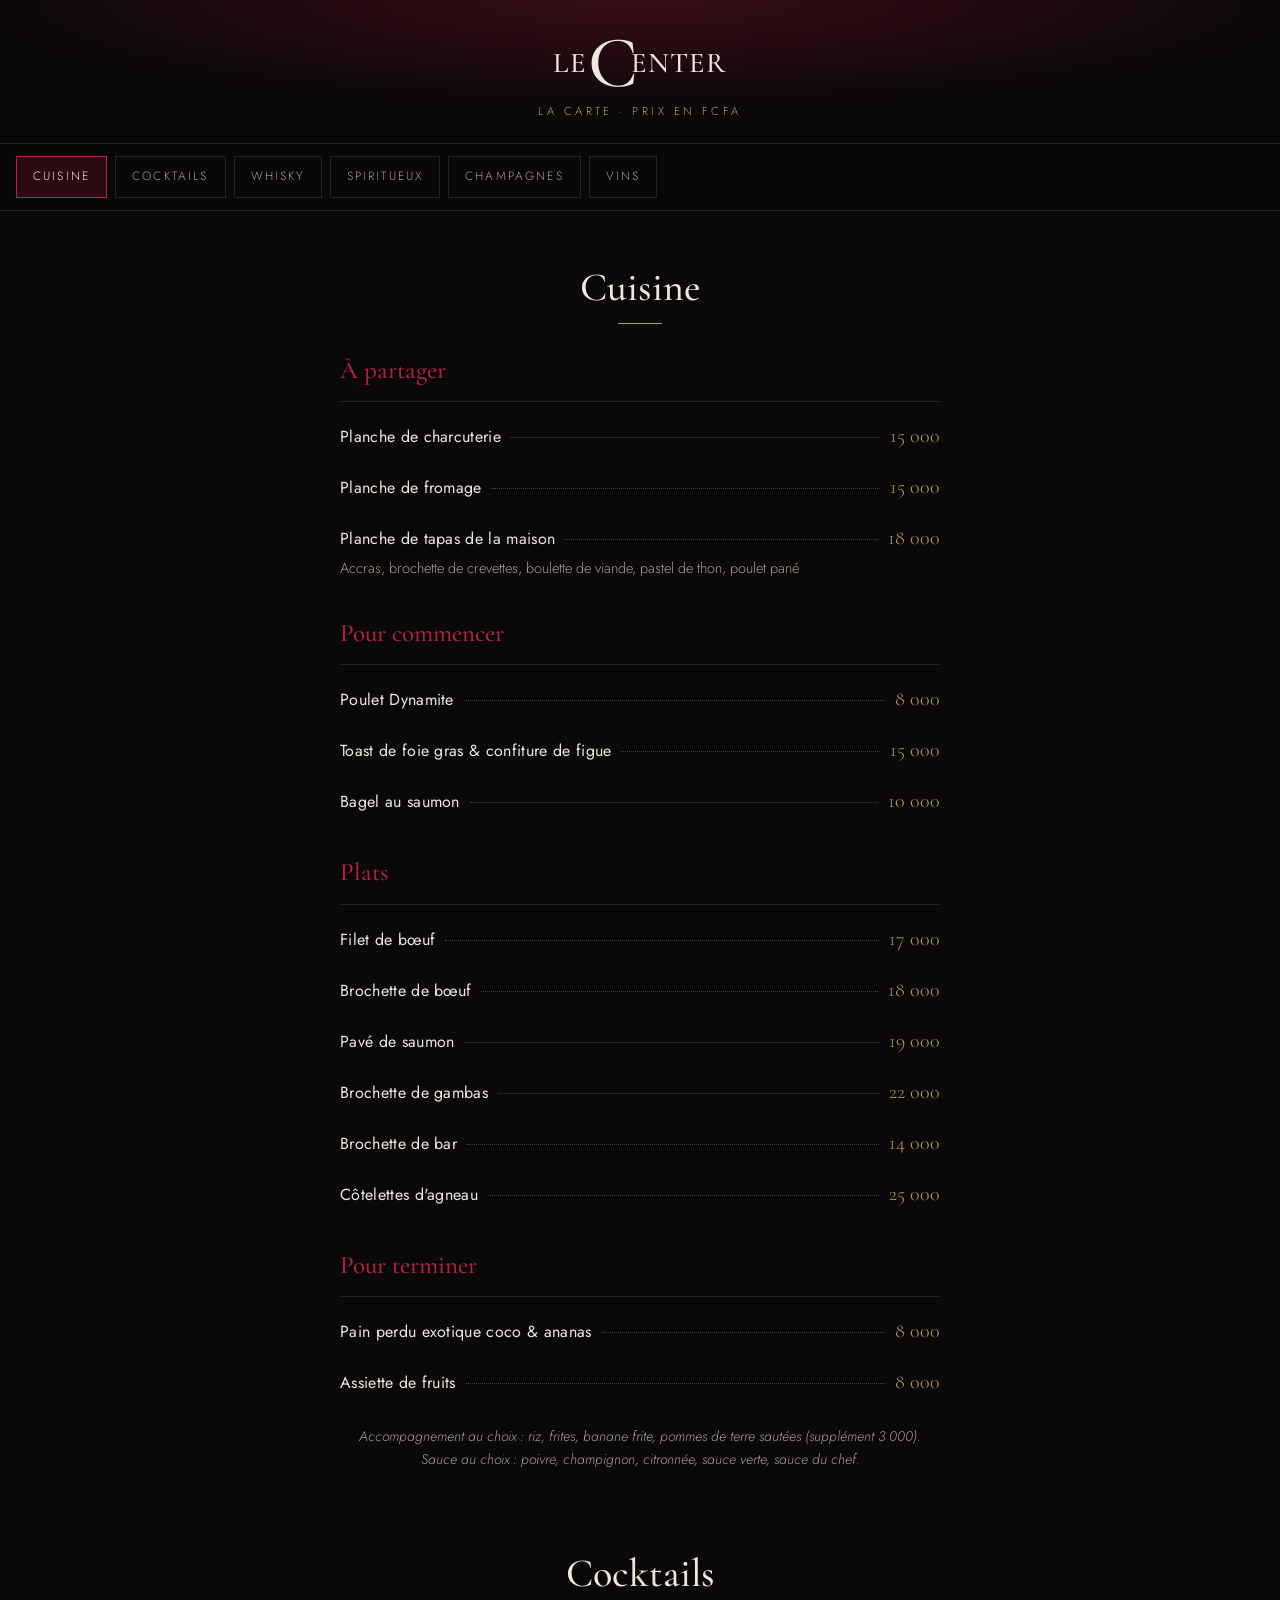
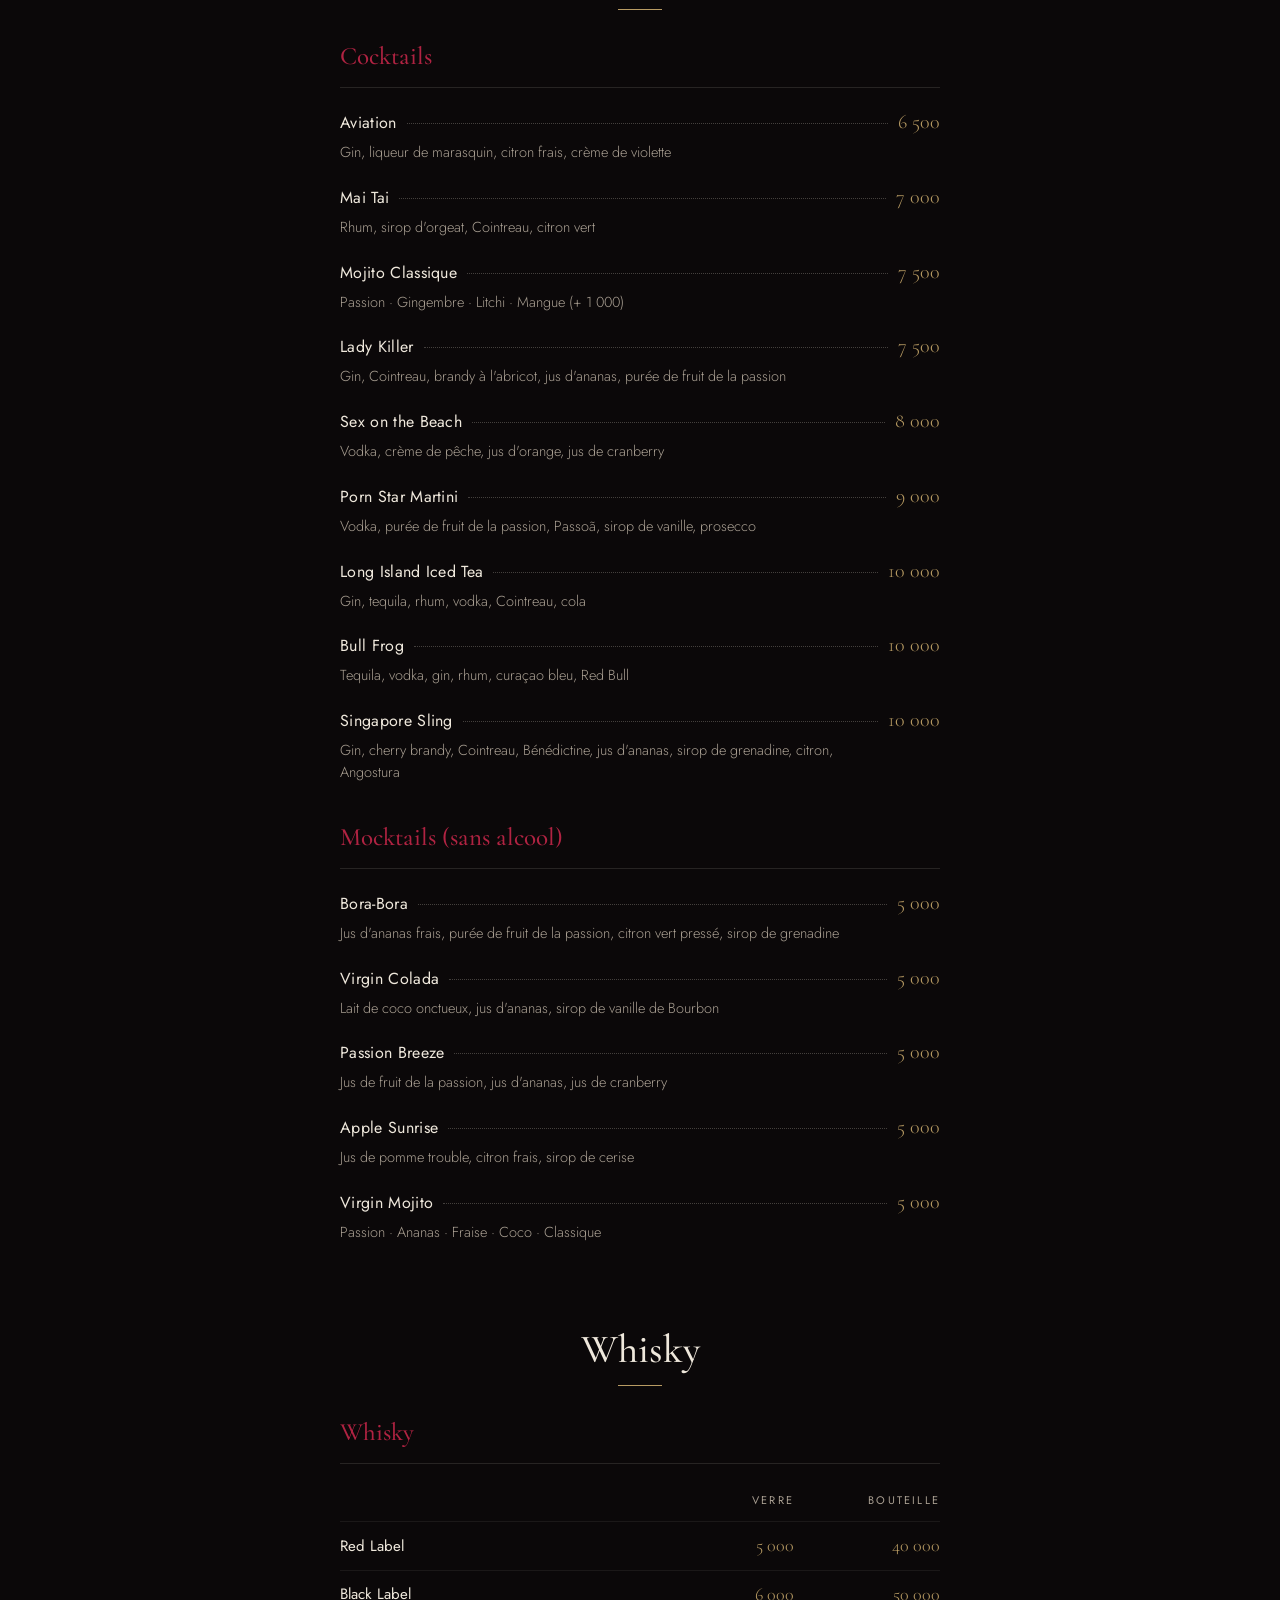
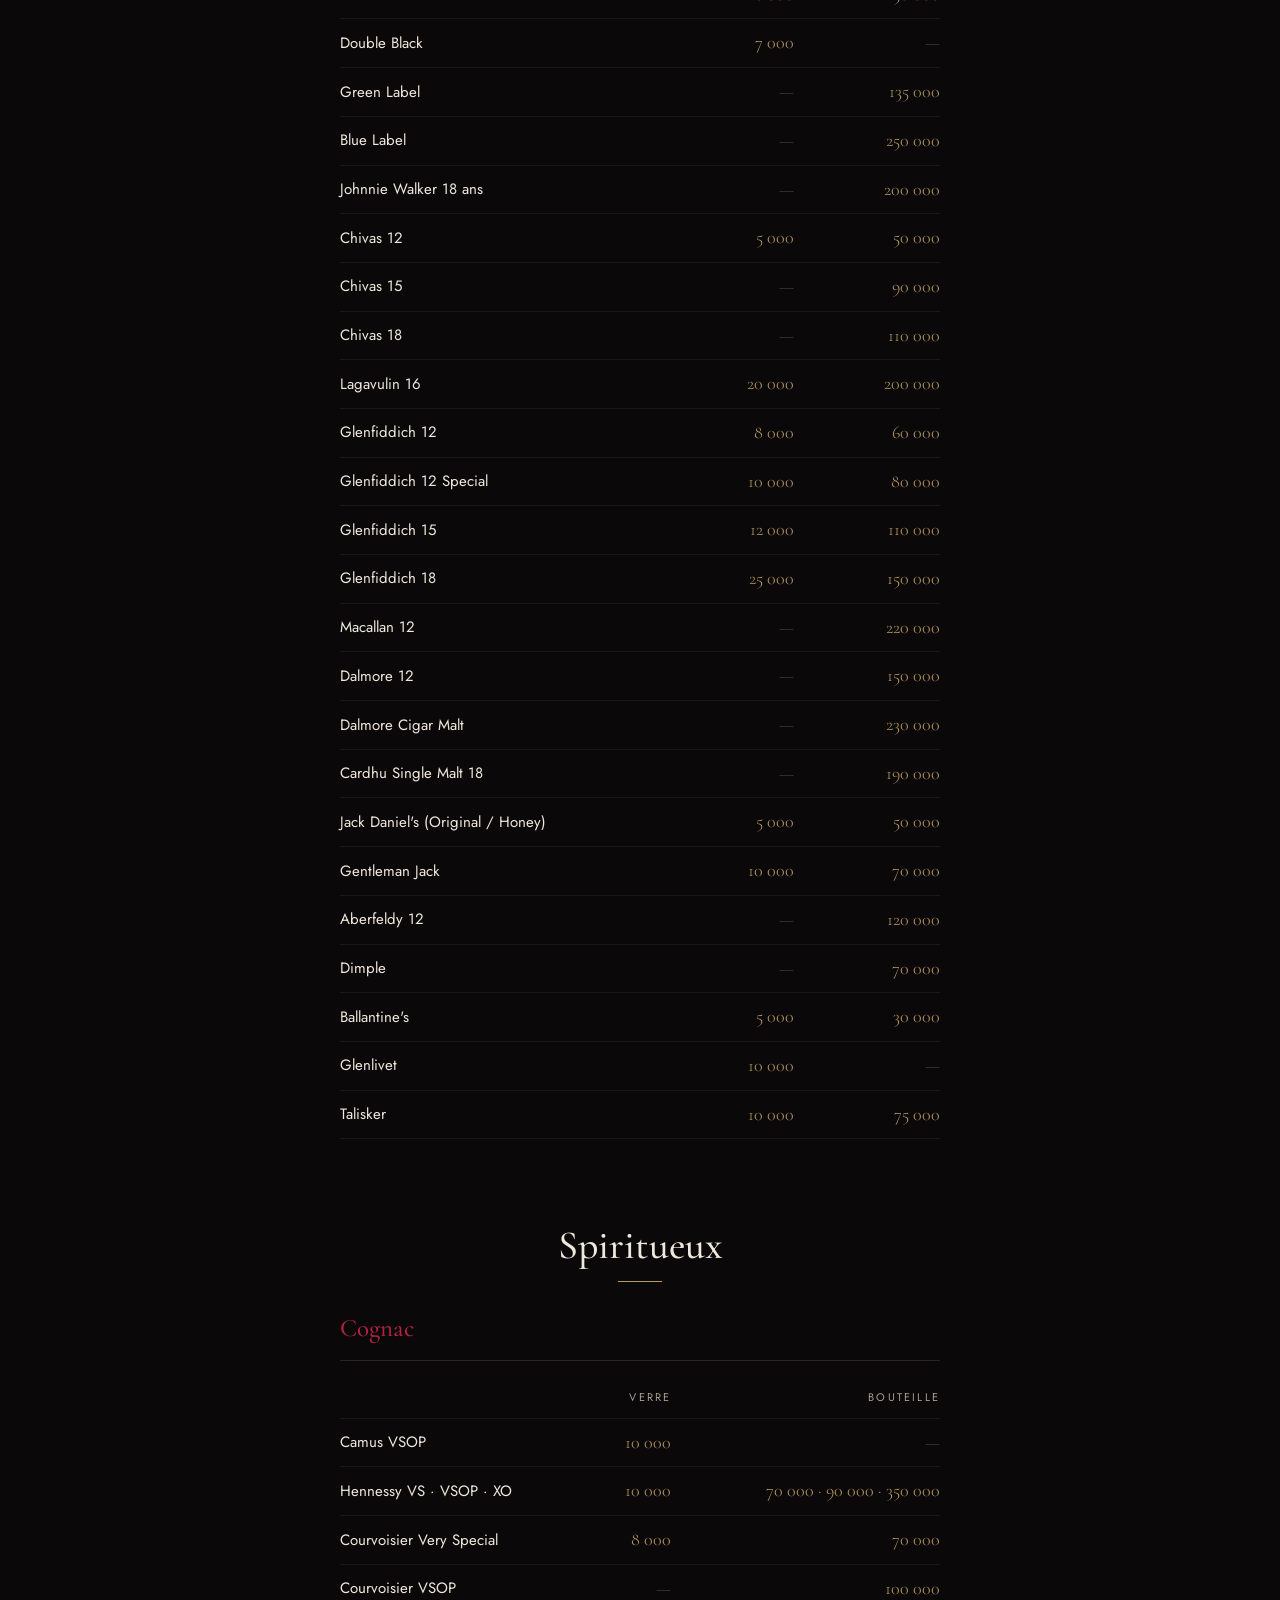
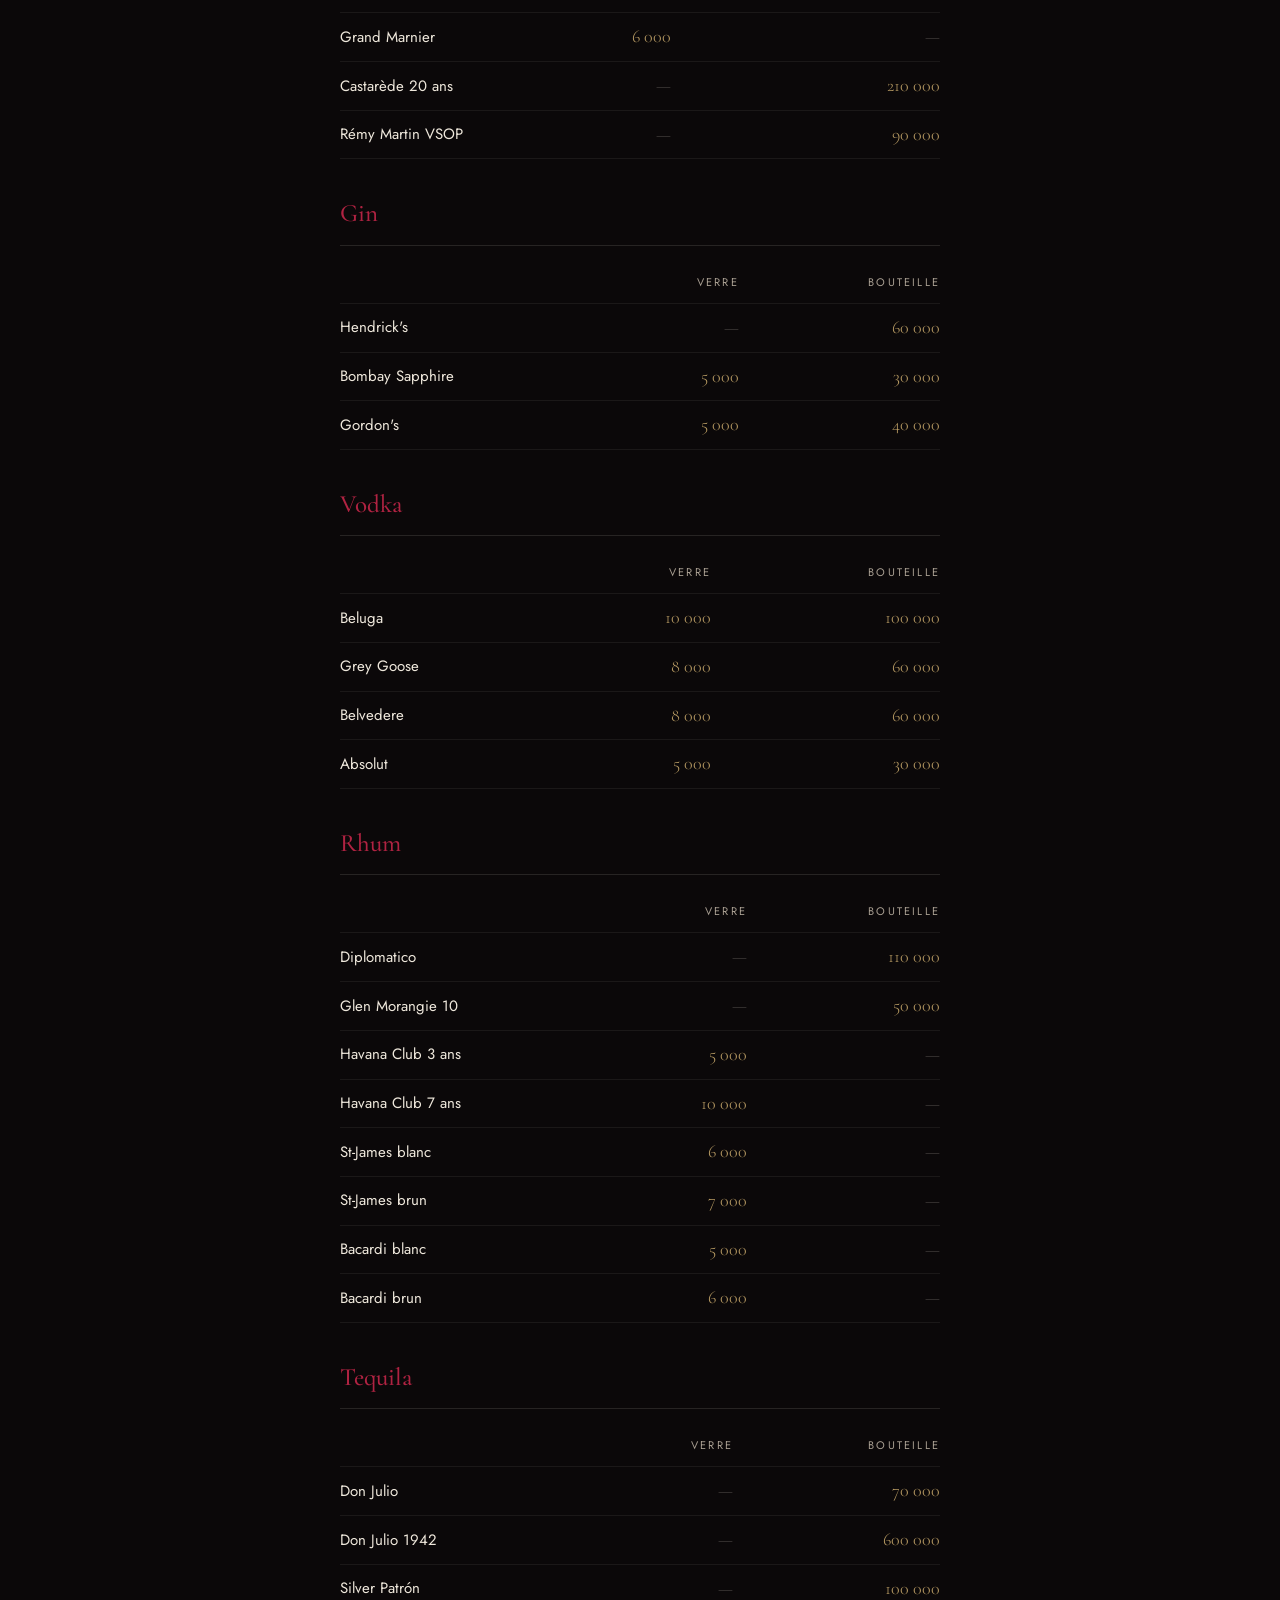
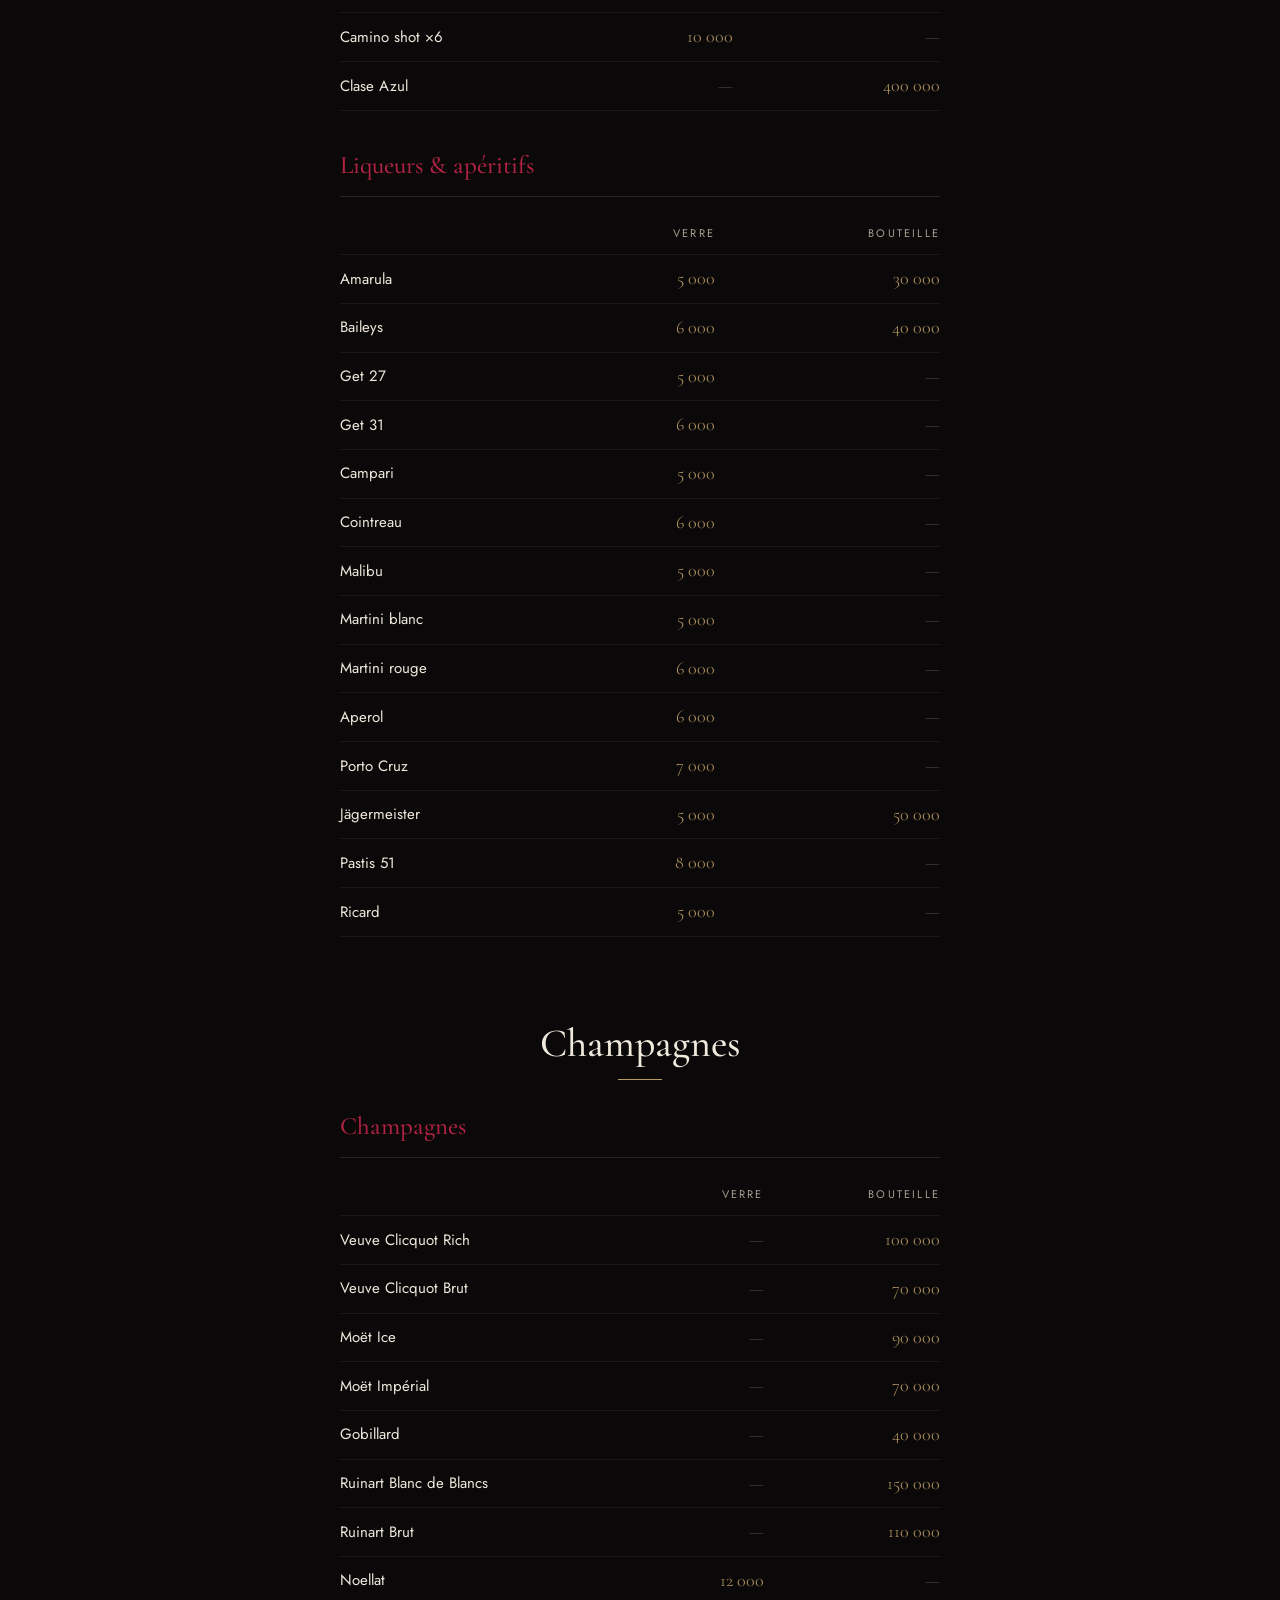
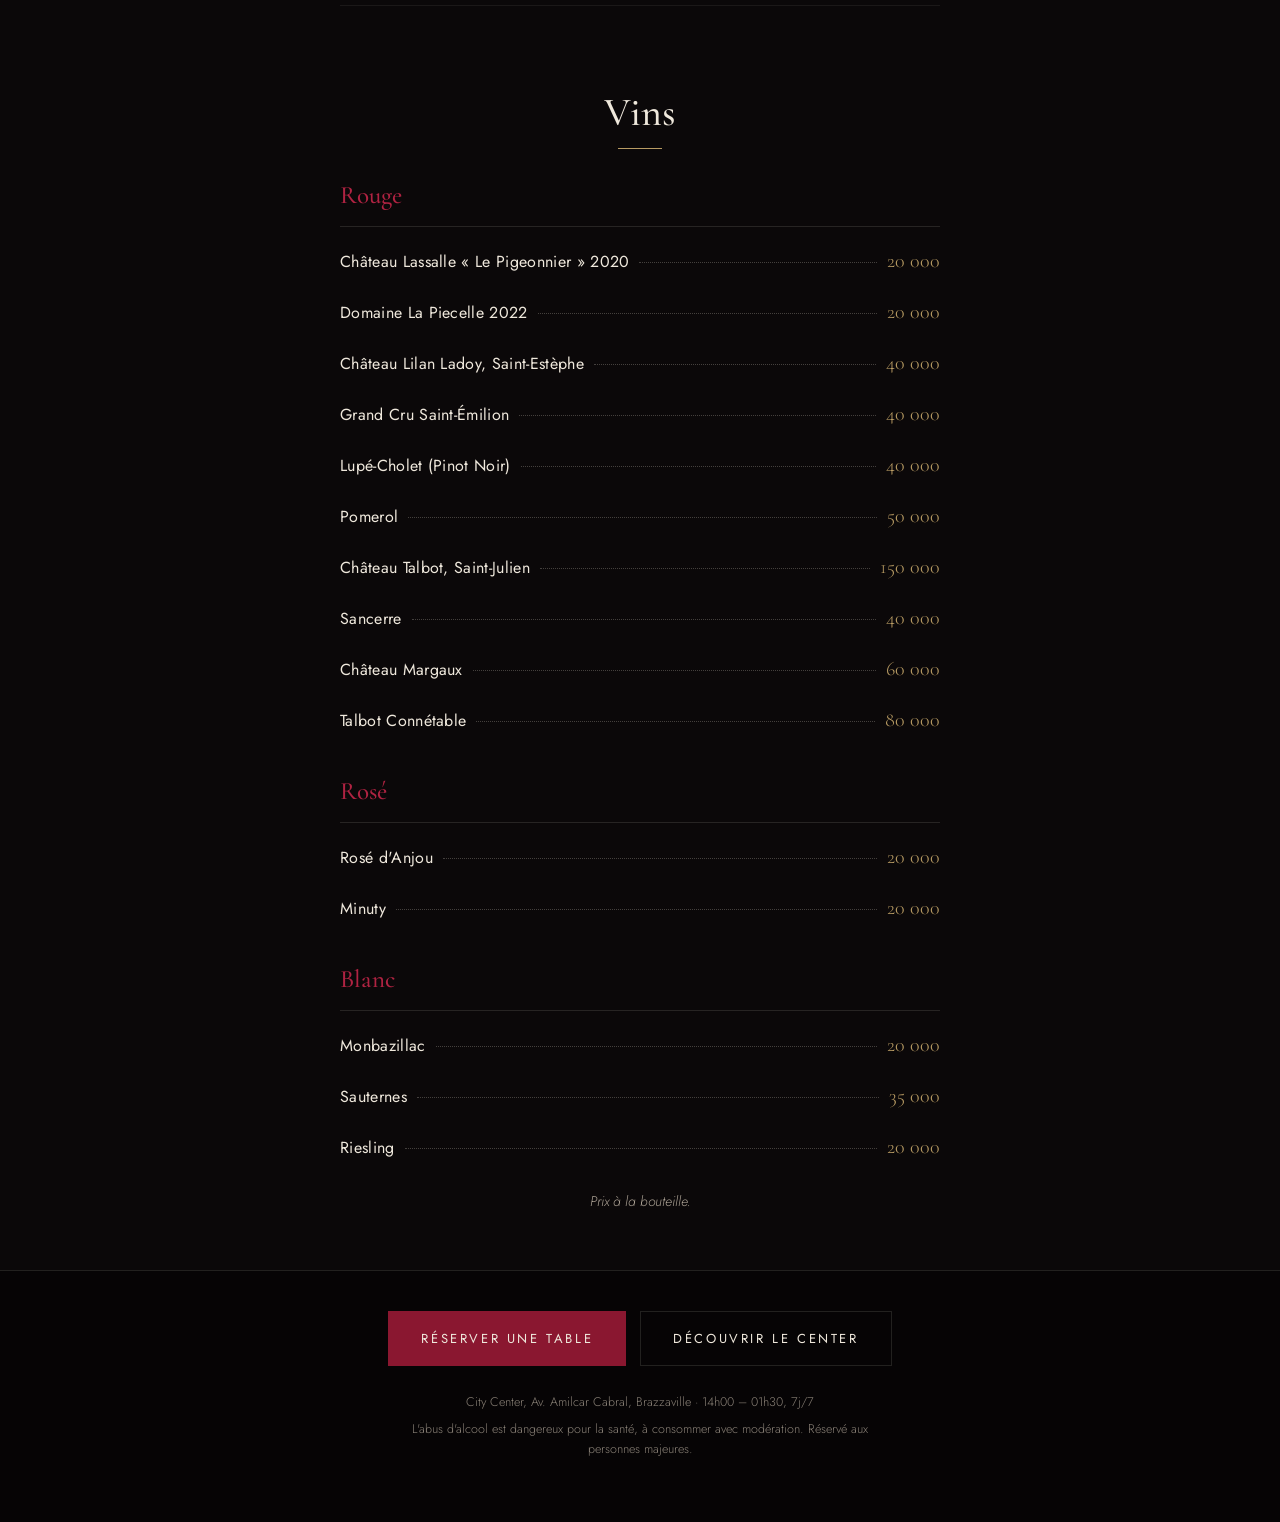
==== menu.html @ 5f0f7721 "Add files via upload" ====
<!doctype html>
<html lang="fr">
<head>
<meta charset="utf-8">
<meta name="viewport" content="width=device-width, initial-scale=1">
<title>La carte | Le Center Lounge Bar</title>
<meta name="description" content="La carte du Center, restaurant & cigar lounge à Brazzaville : cuisine, cocktails, whiskies, spiritueux, champagnes et vins. Prix en FCFA.">
<meta name="theme-color" content="#0b0809">
<link rel="preconnect" href="https://fonts.googleapis.com">
<link rel="preconnect" href="https://fonts.gstatic.com" crossorigin>
<link href="https://fonts.googleapis.com/css2?family=Cormorant+Garamond:ital,wght@0,400;0,500;0,600;1,400&family=Jost:wght@300;400;500&display=swap" rel="stylesheet">
<link rel="stylesheet" href="style.css">
<style>
html{scroll-padding-top:70px}
body{font-size:16px}
.mhead{text-align:center;padding:34px 20px 22px;background:radial-gradient(ellipse 70% 100% at 50% 0,rgba(138,23,48,.35),transparent 75%)}
.mhead .mark{font-size:26px;margin-bottom:10px}
.mhead p{font-size:11.5px;letter-spacing:.3em;text-transform:uppercase;color:var(--gold)}
.chips{position:sticky;top:0;z-index:20;display:flex;gap:8px;overflow-x:auto;padding:12px 16px;background:rgba(11,8,9,.94);backdrop-filter:blur(10px);border-block:1px solid var(--line);scrollbar-width:none}
.chips::-webkit-scrollbar{display:none}
.chips a{flex:none;font-size:12px;letter-spacing:.18em;text-transform:uppercase;color:var(--mute);padding:10px 16px;border:1px solid var(--line);transition:.2s}
.chips a.on{color:var(--text);border-color:var(--wine2);background:rgba(138,23,48,.25)}
.mpage{max-width:640px;margin:0 auto;padding:10px 20px 20px}
.mpage section{padding:44px 0 6px}
.mpage h2{font-family:var(--serif);font-weight:500;font-size:40px;line-height:1.1;margin-bottom:26px;text-align:center}
.mpage h2::after{content:"";display:block;width:44px;height:1px;background:var(--gold);margin:14px auto 0}
.block{margin-bottom:34px}
.block h4{font-size:25px}
.note{text-align:center;color:var(--mute);font-size:14px;font-style:italic;margin:-8px 0 30px}
.ptable{font-size:15px}
.ptable td{font-size:18px}
.mfoot{text-align:center;padding:40px 20px 56px;border-top:1px solid var(--line);background:#060405}
.mfoot .cta{margin-bottom:26px}
.mfoot p{color:var(--mute);font-size:12.5px;max-width:460px;margin:0 auto 6px;opacity:.8}
@media (max-width:420px){.cta .btn{width:100%}}
</style>
</head>
<body>
<header class="mhead">
  <div class="mark"><span>LE</span><b>C</b><span>ENTER</span></div>
  <p>La carte · Prix en FCFA</p>
</header>
<nav class="chips" id="chips" aria-label="Catégories"><a href="#cuisine" class="on">Cuisine</a><a href="#cocktails">Cocktails</a><a href="#whisky">Whisky</a><a href="#spiritueux">Spiritueux</a><a href="#champagnes">Champagnes</a><a href="#vins">Vins</a></nav>
<main class="mpage"><section id="cuisine"><h2>Cuisine</h2><div class="block"><h4>À partager</h4><ul class="list"><li class="item"><div class="row"><span class="name">Planche de charcuterie</span><span class="dots"></span><span class="price">15 000</span></div></li><li class="item"><div class="row"><span class="name">Planche de fromage</span><span class="dots"></span><span class="price">15 000</span></div></li><li class="item"><div class="row"><span class="name">Planche de tapas de la maison</span><span class="dots"></span><span class="price">18 000</span></div><span class="desc">Accras, brochette de crevettes, boulette de viande, pastel de thon, poulet pané</span></li></ul></div><div class="block"><h4>Pour commencer</h4><ul class="list"><li class="item"><div class="row"><span class="name">Poulet Dynamite</span><span class="dots"></span><span class="price">8 000</span></div></li><li class="item"><div class="row"><span class="name">Toast de foie gras &amp; confiture de figue</span><span class="dots"></span><span class="price">15 000</span></div></li><li class="item"><div class="row"><span class="name">Bagel au saumon</span><span class="dots"></span><span class="price">10 000</span></div></li></ul></div><div class="block"><h4>Plats</h4><ul class="list"><li class="item"><div class="row"><span class="name">Filet de bœuf</span><span class="dots"></span><span class="price">17 000</span></div></li><li class="item"><div class="row"><span class="name">Brochette de bœuf</span><span class="dots"></span><span class="price">18 000</span></div></li><li class="item"><div class="row"><span class="name">Pavé de saumon</span><span class="dots"></span><span class="price">19 000</span></div></li><li class="item"><div class="row"><span class="name">Brochette de gambas</span><span class="dots"></span><span class="price">22 000</span></div></li><li class="item"><div class="row"><span class="name">Brochette de bar</span><span class="dots"></span><span class="price">14 000</span></div></li><li class="item"><div class="row"><span class="name">Côtelettes d'agneau</span><span class="dots"></span><span class="price">25 000</span></div></li></ul></div><div class="block"><h4>Pour terminer</h4><ul class="list"><li class="item"><div class="row"><span class="name">Pain perdu exotique coco &amp; ananas</span><span class="dots"></span><span class="price">8 000</span></div></li><li class="item"><div class="row"><span class="name">Assiette de fruits</span><span class="dots"></span><span class="price">8 000</span></div></li></ul></div><p class="note">Accompagnement au choix : riz, frites, banane frite, pommes de terre sautées (supplément 3 000).<br>Sauce au choix : poivre, champignon, citronnée, sauce verte, sauce du chef.</p></section><section id="cocktails"><h2>Cocktails</h2><div class="block"><h4>Cocktails</h4><ul class="list"><li class="item"><div class="row"><span class="name">Aviation</span><span class="dots"></span><span class="price">6 500</span></div><span class="desc">Gin, liqueur de marasquin, citron frais, crème de violette</span></li><li class="item"><div class="row"><span class="name">Mai Tai</span><span class="dots"></span><span class="price">7 000</span></div><span class="desc">Rhum, sirop d'orgeat, Cointreau, citron vert</span></li><li class="item"><div class="row"><span class="name">Mojito Classique</span><span class="dots"></span><span class="price">7 500</span></div><span class="desc">Passion · Gingembre · Litchi · Mangue (+ 1 000)</span></li><li class="item"><div class="row"><span class="name">Lady Killer</span><span class="dots"></span><span class="price">7 500</span></div><span class="desc">Gin, Cointreau, brandy à l'abricot, jus d'ananas, purée de fruit de la passion</span></li><li class="item"><div class="row"><span class="name">Sex on the Beach</span><span class="dots"></span><span class="price">8 000</span></div><span class="desc">Vodka, crème de pêche, jus d'orange, jus de cranberry</span></li><li class="item"><div class="row"><span class="name">Porn Star Martini</span><span class="dots"></span><span class="price">9 000</span></div><span class="desc">Vodka, purée de fruit de la passion, Passoã, sirop de vanille, prosecco</span></li><li class="item"><div class="row"><span class="name">Long Island Iced Tea</span><span class="dots"></span><span class="price">10 000</span></div><span class="desc">Gin, tequila, rhum, vodka, Cointreau, cola</span></li><li class="item"><div class="row"><span class="name">Bull Frog</span><span class="dots"></span><span class="price">10 000</span></div><span class="desc">Tequila, vodka, gin, rhum, curaçao bleu, Red Bull</span></li><li class="item"><div class="row"><span class="name">Singapore Sling</span><span class="dots"></span><span class="price">10 000</span></div><span class="desc">Gin, cherry brandy, Cointreau, Bénédictine, jus d'ananas, sirop de grenadine, citron, Angostura</span></li></ul></div><div class="block"><h4>Mocktails (sans alcool)</h4><ul class="list"><li class="item"><div class="row"><span class="name">Bora-Bora</span><span class="dots"></span><span class="price">5 000</span></div><span class="desc">Jus d'ananas frais, purée de fruit de la passion, citron vert pressé, sirop de grenadine</span></li><li class="item"><div class="row"><span class="name">Virgin Colada</span><span class="dots"></span><span class="price">5 000</span></div><span class="desc">Lait de coco onctueux, jus d'ananas, sirop de vanille de Bourbon</span></li><li class="item"><div class="row"><span class="name">Passion Breeze</span><span class="dots"></span><span class="price">5 000</span></div><span class="desc">Jus de fruit de la passion, jus d'ananas, jus de cranberry</span></li><li class="item"><div class="row"><span class="name">Apple Sunrise</span><span class="dots"></span><span class="price">5 000</span></div><span class="desc">Jus de pomme trouble, citron frais, sirop de cerise</span></li><li class="item"><div class="row"><span class="name">Virgin Mojito</span><span class="dots"></span><span class="price">5 000</span></div><span class="desc">Passion · Ananas · Fraise · Coco · Classique</span></li></ul></div></section><section id="whisky"><h2>Whisky</h2><div class="block"><h4>Whisky</h4><table class="ptable"><thead><tr><th></th><th>Verre</th><th>Bouteille</th></tr></thead><tbody><tr><th scope="row">Red Label</th><td>5 000</td><td>40 000</td></tr><tr><th scope="row">Black Label</th><td>6 000</td><td>50 000</td></tr><tr><th scope="row">Double Black</th><td>7 000</td><td><span class="na">—</span></td></tr><tr><th scope="row">Green Label</th><td><span class="na">—</span></td><td>135 000</td></tr><tr><th scope="row">Blue Label</th><td><span class="na">—</span></td><td>250 000</td></tr><tr><th scope="row">Johnnie Walker 18 ans</th><td><span class="na">—</span></td><td>200 000</td></tr><tr><th scope="row">Chivas 12</th><td>5 000</td><td>50 000</td></tr><tr><th scope="row">Chivas 15</th><td><span class="na">—</span></td><td>90 000</td></tr><tr><th scope="row">Chivas 18</th><td><span class="na">—</span></td><td>110 000</td></tr><tr><th scope="row">Lagavulin 16</th><td>20 000</td><td>200 000</td></tr><tr><th scope="row">Glenfiddich 12</th><td>8 000</td><td>60 000</td></tr><tr><th scope="row">Glenfiddich 12 Special</th><td>10 000</td><td>80 000</td></tr><tr><th scope="row">Glenfiddich 15</th><td>12 000</td><td>110 000</td></tr><tr><th scope="row">Glenfiddich 18</th><td>25 000</td><td>150 000</td></tr><tr><th scope="row">Macallan 12</th><td><span class="na">—</span></td><td>220 000</td></tr><tr><th scope="row">Dalmore 12</th><td><span class="na">—</span></td><td>150 000</td></tr><tr><th scope="row">Dalmore Cigar Malt</th><td><span class="na">—</span></td><td>230 000</td></tr><tr><th scope="row">Cardhu Single Malt 18</th><td><span class="na">—</span></td><td>190 000</td></tr><tr><th scope="row">Jack Daniel's (Original / Honey)</th><td>5 000</td><td>50 000</td></tr><tr><th scope="row">Gentleman Jack</th><td>10 000</td><td>70 000</td></tr><tr><th scope="row">Aberfeldy 12</th><td><span class="na">—</span></td><td>120 000</td></tr><tr><th scope="row">Dimple</th><td><span class="na">—</span></td><td>70 000</td></tr><tr><th scope="row">Ballantine's</th><td>5 000</td><td>30 000</td></tr><tr><th scope="row">Glenlivet</th><td>10 000</td><td><span class="na">—</span></td></tr><tr><th scope="row">Talisker</th><td>10 000</td><td>75 000</td></tr></tbody></table></div></section><section id="spiritueux"><h2>Spiritueux</h2><div class="block"><h4>Cognac</h4><table class="ptable"><thead><tr><th></th><th>Verre</th><th>Bouteille</th></tr></thead><tbody><tr><th scope="row">Camus VSOP</th><td>10 000</td><td><span class="na">—</span></td></tr><tr><th scope="row">Hennessy VS · VSOP · XO</th><td>10 000</td><td>70 000 · 90 000 · 350 000</td></tr><tr><th scope="row">Courvoisier Very Special</th><td>8 000</td><td>70 000</td></tr><tr><th scope="row">Courvoisier VSOP</th><td><span class="na">—</span></td><td>100 000</td></tr><tr><th scope="row">Grand Marnier</th><td>6 000</td><td><span class="na">—</span></td></tr><tr><th scope="row">Castarède 20 ans</th><td><span class="na">—</span></td><td>210 000</td></tr><tr><th scope="row">Rémy Martin VSOP</th><td><span class="na">—</span></td><td>90 000</td></tr></tbody></table></div><div class="block"><h4>Gin</h4><table class="ptable"><thead><tr><th></th><th>Verre</th><th>Bouteille</th></tr></thead><tbody><tr><th scope="row">Hendrick's</th><td><span class="na">—</span></td><td>60 000</td></tr><tr><th scope="row">Bombay Sapphire</th><td>5 000</td><td>30 000</td></tr><tr><th scope="row">Gordon's</th><td>5 000</td><td>40 000</td></tr></tbody></table></div><div class="block"><h4>Vodka</h4><table class="ptable"><thead><tr><th></th><th>Verre</th><th>Bouteille</th></tr></thead><tbody><tr><th scope="row">Beluga</th><td>10 000</td><td>100 000</td></tr><tr><th scope="row">Grey Goose</th><td>8 000</td><td>60 000</td></tr><tr><th scope="row">Belvedere</th><td>8 000</td><td>60 000</td></tr><tr><th scope="row">Absolut</th><td>5 000</td><td>30 000</td></tr></tbody></table></div><div class="block"><h4>Rhum</h4><table class="ptable"><thead><tr><th></th><th>Verre</th><th>Bouteille</th></tr></thead><tbody><tr><th scope="row">Diplomatico</th><td><span class="na">—</span></td><td>110 000</td></tr><tr><th scope="row">Glen Morangie 10</th><td><span class="na">—</span></td><td>50 000</td></tr><tr><th scope="row">Havana Club 3 ans</th><td>5 000</td><td><span class="na">—</span></td></tr><tr><th scope="row">Havana Club 7 ans</th><td>10 000</td><td><span class="na">—</span></td></tr><tr><th scope="row">St-James blanc</th><td>6 000</td><td><span class="na">—</span></td></tr><tr><th scope="row">St-James brun</th><td>7 000</td><td><span class="na">—</span></td></tr><tr><th scope="row">Bacardi blanc</th><td>5 000</td><td><span class="na">—</span></td></tr><tr><th scope="row">Bacardi brun</th><td>6 000</td><td><span class="na">—</span></td></tr></tbody></table></div><div class="block"><h4>Tequila</h4><table class="ptable"><thead><tr><th></th><th>Verre</th><th>Bouteille</th></tr></thead><tbody><tr><th scope="row">Don Julio</th><td><span class="na">—</span></td><td>70 000</td></tr><tr><th scope="row">Don Julio 1942</th><td><span class="na">—</span></td><td>600 000</td></tr><tr><th scope="row">Silver Patrón</th><td><span class="na">—</span></td><td>100 000</td></tr><tr><th scope="row">Camino shot ×6</th><td>10 000</td><td><span class="na">—</span></td></tr><tr><th scope="row">Clase Azul</th><td><span class="na">—</span></td><td>400 000</td></tr></tbody></table></div><div class="block"><h4>Liqueurs &amp; apéritifs</h4><table class="ptable"><thead><tr><th></th><th>Verre</th><th>Bouteille</th></tr></thead><tbody><tr><th scope="row">Amarula</th><td>5 000</td><td>30 000</td></tr><tr><th scope="row">Baileys</th><td>6 000</td><td>40 000</td></tr><tr><th scope="row">Get 27</th><td>5 000</td><td><span class="na">—</span></td></tr><tr><th scope="row">Get 31</th><td>6 000</td><td><span class="na">—</span></td></tr><tr><th scope="row">Campari</th><td>5 000</td><td><span class="na">—</span></td></tr><tr><th scope="row">Cointreau</th><td>6 000</td><td><span class="na">—</span></td></tr><tr><th scope="row">Malibu</th><td>5 000</td><td><span class="na">—</span></td></tr><tr><th scope="row">Martini blanc</th><td>5 000</td><td><span class="na">—</span></td></tr><tr><th scope="row">Martini rouge</th><td>6 000</td><td><span class="na">—</span></td></tr><tr><th scope="row">Aperol</th><td>6 000</td><td><span class="na">—</span></td></tr><tr><th scope="row">Porto Cruz</th><td>7 000</td><td><span class="na">—</span></td></tr><tr><th scope="row">Jägermeister</th><td>5 000</td><td>50 000</td></tr><tr><th scope="row">Pastis 51</th><td>8 000</td><td><span class="na">—</span></td></tr><tr><th scope="row">Ricard</th><td>5 000</td><td><span class="na">—</span></td></tr></tbody></table></div></section><section id="champagnes"><h2>Champagnes</h2><div class="block"><h4>Champagnes</h4><table class="ptable"><thead><tr><th></th><th>Verre</th><th>Bouteille</th></tr></thead><tbody><tr><th scope="row">Veuve Clicquot Rich</th><td><span class="na">—</span></td><td>100 000</td></tr><tr><th scope="row">Veuve Clicquot Brut</th><td><span class="na">—</span></td><td>70 000</td></tr><tr><th scope="row">Moët Ice</th><td><span class="na">—</span></td><td>90 000</td></tr><tr><th scope="row">Moët Impérial</th><td><span class="na">—</span></td><td>70 000</td></tr><tr><th scope="row">Gobillard</th><td><span class="na">—</span></td><td>40 000</td></tr><tr><th scope="row">Ruinart Blanc de Blancs</th><td><span class="na">—</span></td><td>150 000</td></tr><tr><th scope="row">Ruinart Brut</th><td><span class="na">—</span></td><td>110 000</td></tr><tr><th scope="row">Noellat</th><td>12 000</td><td><span class="na">—</span></td></tr></tbody></table></div></section><section id="vins"><h2>Vins</h2><div class="block"><h4>Rouge</h4><ul class="list"><li class="item"><div class="row"><span class="name">Château Lassalle « Le Pigeonnier » 2020</span><span class="dots"></span><span class="price">20 000</span></div></li><li class="item"><div class="row"><span class="name">Domaine La Piecelle 2022</span><span class="dots"></span><span class="price">20 000</span></div></li><li class="item"><div class="row"><span class="name">Château Lilan Ladoy, Saint-Estèphe</span><span class="dots"></span><span class="price">40 000</span></div></li><li class="item"><div class="row"><span class="name">Grand Cru Saint-Émilion</span><span class="dots"></span><span class="price">40 000</span></div></li><li class="item"><div class="row"><span class="name">Lupé-Cholet (Pinot Noir)</span><span class="dots"></span><span class="price">40 000</span></div></li><li class="item"><div class="row"><span class="name">Pomerol</span><span class="dots"></span><span class="price">50 000</span></div></li><li class="item"><div class="row"><span class="name">Château Talbot, Saint-Julien</span><span class="dots"></span><span class="price">150 000</span></div></li><li class="item"><div class="row"><span class="name">Sancerre</span><span class="dots"></span><span class="price">40 000</span></div></li><li class="item"><div class="row"><span class="name">Château Margaux</span><span class="dots"></span><span class="price">60 000</span></div></li><li class="item"><div class="row"><span class="name">Talbot Connétable</span><span class="dots"></span><span class="price">80 000</span></div></li></ul></div><div class="block"><h4>Rosé</h4><ul class="list"><li class="item"><div class="row"><span class="name">Rosé d'Anjou</span><span class="dots"></span><span class="price">20 000</span></div></li><li class="item"><div class="row"><span class="name">Minuty</span><span class="dots"></span><span class="price">20 000</span></div></li></ul></div><div class="block"><h4>Blanc</h4><ul class="list"><li class="item"><div class="row"><span class="name">Monbazillac</span><span class="dots"></span><span class="price">20 000</span></div></li><li class="item"><div class="row"><span class="name">Sauternes</span><span class="dots"></span><span class="price">35 000</span></div></li><li class="item"><div class="row"><span class="name">Riesling</span><span class="dots"></span><span class="price">20 000</span></div></li></ul></div><p class="note">Prix à la bouteille.</p></section></main>
<footer class="mfoot">
  <div class="cta">
    <a class="btn solid" href="https://wa.me/242061991616?text=Bonjour%20Le%20Center%2C%20je%20souhaite%20r%C3%A9server%20une%20table." target="_blank" rel="noopener">Réserver une table</a>
    <a class="btn ghost" href="index.html">Découvrir Le Center</a>
  </div>
  <p>City Center, Av. Amilcar Cabral, Brazzaville · 14h00 – 01h30, 7j/7</p>
  <p>L'abus d'alcool est dangereux pour la santé, à consommer avec modération. Réservé aux personnes majeures.</p>
</footer>
<script>
(function(){
  var links=[].slice.call(document.querySelectorAll('#chips a')),chips=document.getElementById('chips');
  var secs=links.map(function(a){return document.querySelector(a.getAttribute('href'));});
  function set(id){
    links.forEach(function(a){
      var on=a.getAttribute('href')==='#'+id; a.classList.toggle('on',on);
      if(on){ var l=a.offsetLeft-(chips.clientWidth-a.offsetWidth)/2; chips.scrollTo({left:l,behavior:'smooth'}); }
    });
  }
  function spy(){
    var y=window.scrollY+120,cur=secs[0].id;
    secs.forEach(function(s){ if(s.offsetTop<=y) cur=s.id; });
    set(cur);
  }
  var t; window.addEventListener('scroll',function(){ clearTimeout(t); t=setTimeout(spy,60); },{passive:true});
  spy();
})();
</script>
</body>
</html>
---- style.css ----
:root{
  --bg:#0b0809; --bg2:#120d0e; --card:#161011; --line:rgba(239,232,220,.12);
  --text:#efe8dc; --mute:#a99f92; --wine:#8a1730; --wine2:#b02342; --gold:#b89b63;
  --serif:'Cormorant Garamond',Georgia,'Times New Roman',serif;
  --sans:'Jost',system-ui,-apple-system,'Segoe UI',Roboto,sans-serif;
}
*{box-sizing:border-box;margin:0;padding:0}
html{scroll-behavior:smooth;scroll-padding-top:84px}
body{background:var(--bg);color:var(--text);font-family:var(--sans);font-weight:300;line-height:1.65;font-size:17px;-webkit-font-smoothing:antialiased}
a{color:inherit;text-decoration:none}
ul{list-style:none}
img,svg{display:block;max-width:100%}
.wrap{max-width:1080px;margin:0 auto;padding:0 24px}
:focus-visible{outline:2px solid var(--gold);outline-offset:3px}

/* Logo wordmark */
.mark{display:inline-flex;align-items:center;font-family:var(--serif);color:var(--text);line-height:1}
.mark span{font-size:1.1em;letter-spacing:.04em;font-weight:500}
.mark b{font-weight:500;font-size:2.8em;margin:0 -.1em 0 .02em;line-height:.8}
.mark.small{font-size:20px}
.mark.big{font-size:clamp(34px,7.5vw,78px);position:relative;display:flex;justify-content:center;margin:.35em 0 1.6em}
.mark.big em{position:absolute;left:50%;bottom:-.95em;transform:translateX(-50%);font-style:normal;font-family:var(--sans);font-weight:400;letter-spacing:.5em;font-size:.2em;text-transform:uppercase;color:var(--mute);padding-left:.5em;white-space:nowrap}

/* Buttons */
.btn{display:inline-block;font-family:var(--sans);font-weight:400;font-size:13px;letter-spacing:.2em;text-transform:uppercase;padding:16px 32px;border:1px solid var(--wine2);transition:.25s;cursor:pointer;background:none;color:var(--text);text-align:center}
.btn.solid{background:var(--wine);border-color:var(--wine)}
.btn.solid:hover{background:var(--wine2);border-color:var(--wine2)}
.btn.ghost{border-color:var(--line)}
.btn.ghost:hover{border-color:var(--gold);color:var(--gold)}
.btn.sm{padding:11px 22px;font-size:12px}

/* Age gate */
.agegate{position:fixed;inset:0;z-index:100;background:rgba(5,3,4,.96);display:flex;align-items:center;justify-content:center;padding:24px;backdrop-filter:blur(6px)}
.agegate[hidden]{display:none}
.ag-box{max-width:520px;text-align:center;border:1px solid var(--line);padding:44px 32px;background:var(--bg2)}
.ag-box h2{font-family:var(--serif);font-weight:500;font-size:30px;line-height:1.2;margin:26px 0 14px}
.ag-box p{color:var(--mute);font-size:15px;margin-bottom:28px}
.ag-actions{display:flex;flex-direction:column;gap:12px}

/* Top bar & nav */
.topbar{display:flex;flex-wrap:wrap;gap:6px 14px;justify-content:center;background:#060405;border-bottom:1px solid var(--line);padding:9px 16px;font-size:12px;letter-spacing:.14em;text-transform:uppercase;color:var(--mute)}
.topbar a:hover{color:var(--gold)}
.topbar .sep{opacity:.35}
.nav{position:sticky;top:0;z-index:50;display:flex;align-items:center;justify-content:space-between;padding:14px 32px;background:rgba(11,8,9,.88);backdrop-filter:blur(10px);border-bottom:1px solid var(--line)}
.nav nav{display:flex;align-items:center;gap:30px}
.nav nav a:not(.btn){font-size:12.5px;letter-spacing:.2em;text-transform:uppercase;color:var(--mute);transition:.2s}
.nav nav a:not(.btn):hover{color:var(--text)}
.burger{display:none;background:none;border:0;width:40px;height:40px;cursor:pointer;flex-direction:column;justify-content:center;gap:6px;align-items:center}
.burger i{display:block;width:24px;height:1.5px;background:var(--text);transition:.25s}

/* Hero */
.hero{position:relative;min-height:calc(100vh - 110px);display:flex;align-items:center;justify-content:center;text-align:center;overflow:hidden;padding:80px 24px 100px}
.hero-bg{position:absolute;inset:0;background:
  radial-gradient(ellipse 48% 42% at 50% 50%,rgba(11,8,9,.34),transparent 100%),
  linear-gradient(rgba(11,8,9,.04),rgba(11,8,9,.22)),
  url("img/hero.jpg") center 6%/cover no-repeat,#0b0809}
.hero-in{text-shadow:0 2px 18px rgba(0,0,0,.75),0 0 3px rgba(0,0,0,.5)}
.hero-in .btn,.hero-in .social a{text-shadow:none}
.hero .btn.ghost{background:rgba(11,8,9,.45);border-color:rgba(239,232,220,.45)}
.hero .social a{background:rgba(11,8,9,.45);border-color:rgba(239,232,220,.4)}
.hero .kicker{color:#ecd196;font-weight:400;text-shadow:0 1px 10px #000,0 0 4px #000,0 0 2px #000}
.hero .mark.big em{color:#e2d9ca}
.hero-bg::after{content:"";position:absolute;inset:0;background:linear-gradient(to bottom,transparent 70%,var(--bg))}
.hero-in{position:relative;max-width:760px}
.kicker{font-size:12px;letter-spacing:.4em;text-transform:uppercase;color:var(--gold);margin-bottom:10px}
.lead{font-family:var(--serif);font-size:clamp(20px,2.6vw,26px);line-height:1.45;color:#d9d0c2;max-width:600px;margin:0 auto 38px;font-style:italic}
.cta{display:flex;gap:14px;justify-content:center;flex-wrap:wrap}
.social{display:flex;gap:14px;justify-content:center;margin-top:38px}
.social a{display:flex;width:46px;height:46px;border:1px solid var(--line);border-radius:50%;align-items:center;justify-content:center;transition:.25s}
.social a:hover{border-color:var(--gold);color:var(--gold)}
.social svg{width:20px;height:20px}
.scroll{position:absolute;left:50%;bottom:28px;transform:translateX(-50%);width:26px;height:42px;border:1px solid var(--line);border-radius:14px}
.scroll i{position:absolute;left:50%;top:8px;width:3px;height:8px;margin-left:-1.5px;background:var(--gold);border-radius:2px;animation:sc 1.8s infinite}
@keyframes sc{0%{opacity:0;transform:translateY(0)}30%{opacity:1}100%{opacity:0;transform:translateY(14px)}}

/* Sections */
.sec{padding:110px 0}
.sec.alt{background:var(--bg2);border-block:1px solid var(--line)}
.sec-h{text-align:center;margin-bottom:56px}
.sec h2{font-family:var(--serif);font-weight:500;font-size:clamp(34px,5vw,54px);line-height:1.1}
.intro{color:var(--mute);max-width:620px;margin:18px auto 0}

/* Features */
.feats{display:grid;grid-template-columns:repeat(3,1fr);gap:1px;background:var(--line);border:1px solid var(--line)}
.feat{background:var(--bg);padding:42px 30px;text-align:center;transition:background .3s}
.feat:hover{background:var(--card)}
.ico{width:52px;height:52px;margin:0 auto 20px;color:var(--gold)}
.ico.sm{width:36px;height:36px;margin-bottom:14px}
.ico svg{width:100%;height:100%}
.feat h3,.c-card h3{font-family:var(--serif);font-weight:500;font-size:27px;margin-bottom:8px}
.feat p{color:var(--mute);font-size:15.5px}

/* Menu */
.tabs{display:flex;flex-wrap:wrap;justify-content:center;gap:6px 6px;margin-bottom:48px}
.tabs button{background:none;border:1px solid transparent;color:var(--mute);font:400 12.5px var(--sans);letter-spacing:.22em;text-transform:uppercase;padding:12px 20px;cursor:pointer;transition:.2s}
.tabs button:hover{color:var(--text)}
.tabs button[aria-selected="true"]{color:var(--text);border-color:var(--wine2);background:rgba(138,23,48,.18)}
.panel{display:grid;grid-template-columns:repeat(2,1fr);gap:46px 64px;align-items:start}
.panel[hidden]{display:none}
.panel .note{grid-column:1/-1;text-align:center;color:var(--mute);font-size:14.5px;font-style:italic}
.block h4{font-family:var(--serif);font-weight:500;font-size:28px;color:var(--wine2);padding-bottom:10px;margin-bottom:18px;border-bottom:1px solid var(--line)}
.item{margin-bottom:18px}
.row{display:flex;align-items:baseline;gap:10px}
.name{font-weight:400;letter-spacing:.02em}
.dots{flex:1;border-bottom:1px dotted rgba(239,232,220,.25);transform:translateY(-4px);min-width:16px}
.price{font-family:var(--serif);font-size:20px;color:var(--gold);white-space:nowrap}
.desc{display:block;color:var(--mute);font-size:14.5px;line-height:1.5;margin-top:2px;max-width:92%}
.ptable{width:100%;border-collapse:collapse;font-size:15.5px}
.ptable th,.ptable td{padding:9px 0;border-bottom:1px solid rgba(239,232,220,.07);text-align:right;font-weight:300}
.ptable thead th{padding-left:14px;font-size:11px;letter-spacing:.2em;text-transform:uppercase;color:var(--mute);font-weight:400;padding-bottom:12px}
.ptable thead th:first-child{padding-left:0}
.ptable tbody th{text-align:left;font-weight:400}
.ptable td{font-family:var(--serif);font-size:19px;color:var(--gold);white-space:nowrap;padding-left:14px}
.na{color:rgba(239,232,220,.25)}

/* Cigar */
.cigar{background:linear-gradient(120deg,#12080a,#1b0b11 55%,#0b0809)}
.split{display:grid;grid-template-columns:1.2fr .8fr;gap:64px;align-items:center}
.cigar h2{margin-bottom:22px}
.cigar p{color:#cfc6b8;margin-bottom:16px}
.cigar .small{font-size:14.5px;color:var(--mute);margin-bottom:30px}
.cigar-art{color:var(--gold);opacity:.8;max-width:260px;margin:0 auto}
.cigar-art svg{width:100%;height:auto;stroke-width:.8}

/* Gallery */
.gallery{display:grid;grid-template-columns:repeat(3,1fr);grid-auto-rows:240px;gap:12px}
.shot{position:relative;overflow:hidden;border:1px solid var(--line)}
.shot-in{position:absolute;inset:0;display:flex;align-items:flex-end;padding:18px;background-size:cover;background-position:center;transition:transform .6s}
.shot:hover .shot-in{transform:scale(1.05)}
.shot-in::before{content:"";position:absolute;inset:0;background:linear-gradient(to top,rgba(0,0,0,.7),transparent 55%)}
.shot span{position:relative;font-family:var(--serif);font-size:22px}
.g1 .shot-in{background-color:#2a0f17;background-image:radial-gradient(circle at 30% 30%,rgba(176,35,66,.55),transparent 60%)}
.g2 .shot-in{background-color:#1a1209;background-image:radial-gradient(circle at 70% 25%,rgba(184,155,99,.5),transparent 55%)}
.g3 .shot-in{background-color:#1d0d0a;background-image:radial-gradient(circle at 40% 60%,rgba(120,60,30,.6),transparent 60%)}
.g4 .shot-in{background-color:#17100f;background-image:radial-gradient(circle at 60% 40%,rgba(239,232,220,.18),transparent 55%)}
.g5 .shot-in{background-color:#1a0e12;background-image:radial-gradient(circle at 25% 70%,rgba(138,23,48,.55),transparent 60%)}
.g6 .shot-in{background-color:#201006;background-image:radial-gradient(circle at 70% 60%,rgba(214,120,30,.45),transparent 58%)}
.g1{grid-row:span 2}.g6{grid-column:span 2}
.ig-link{text-align:center;margin-top:34px}
.ig-link a{color:var(--gold);letter-spacing:.14em;font-size:13px;text-transform:uppercase;border-bottom:1px solid transparent}
.ig-link a:hover{border-color:var(--gold)}
.menu-cta{text-align:center;margin-top:52px}
.panel .block:only-child{grid-column:1/-1;width:100%;max-width:620px;margin:0 auto}

/* Contact */
.contact{display:grid;grid-template-columns:repeat(3,1fr);gap:20px}
.c-card{background:var(--card);border:1px solid var(--line);padding:40px 28px;text-align:center}
.c-card p{color:#cfc6b8;margin-bottom:12px}
.c-card a{color:var(--gold)}
.c-card a:hover{text-decoration:underline}

/* Footer */
.foot{text-align:center;padding:64px 24px 48px;border-top:1px solid var(--line);background:#060405}
.foot .mark{margin-bottom:18px}
.foot p{color:var(--mute);font-size:14px}
.foot .legal{max-width:560px;margin:18px auto 0;font-size:12.5px;opacity:.7}
.foot .credit{margin-top:22px;font-size:12px;letter-spacing:.12em;text-transform:uppercase}
.foot .credit a{color:var(--gold)}

/* Reveal */
.js .reveal{opacity:0;transform:translateY(22px);transition:opacity .8s ease,transform .8s ease}
.js .reveal.in{opacity:1;transform:none}
@media (prefers-reduced-motion:reduce){html{scroll-behavior:auto}.js .reveal{opacity:1;transform:none;transition:none}.scroll i{animation:none}}

/* Responsive */
@media (max-width:900px){
  .feats{grid-template-columns:repeat(2,1fr)}
  .panel{grid-template-columns:1fr;gap:38px}
  .split{grid-template-columns:1fr;gap:40px;text-align:center}
  .gallery{grid-template-columns:repeat(2,1fr);grid-auto-rows:200px}
  .g1{grid-row:span 1}.g6{grid-column:span 2}
  .contact{grid-template-columns:1fr}
}
@media (max-width:720px){
  .nav{padding:12px 20px}
  .burger{display:flex}
  .nav nav{position:absolute;top:100%;left:0;right:0;flex-direction:column;gap:0;background:var(--bg);border-bottom:1px solid var(--line);padding:8px 24px 24px;display:none}
  .nav nav.open{display:flex}
  .nav nav a:not(.btn){padding:15px 0;width:100%;text-align:center;border-bottom:1px solid var(--line)}
  .nav nav .btn{margin-top:18px;width:100%}
  .burger[aria-expanded="true"] i:nth-child(1){transform:translateY(7.5px) rotate(45deg)}
  .burger[aria-expanded="true"] i:nth-child(2){opacity:0}
  .burger[aria-expanded="true"] i:nth-child(3){transform:translateY(-7.5px) rotate(-45deg)}
  .topbar{font-size:11px;letter-spacing:.08em}
  .topbar .sep{display:none}
  .sec{padding:76px 0}
  .feats{grid-template-columns:1fr}
  .tabs button{padding:10px 12px;letter-spacing:.14em}
  .gallery{grid-template-columns:1fr;grid-auto-rows:190px}
  .g6{grid-column:span 1}
  .cta .btn{width:100%}
}
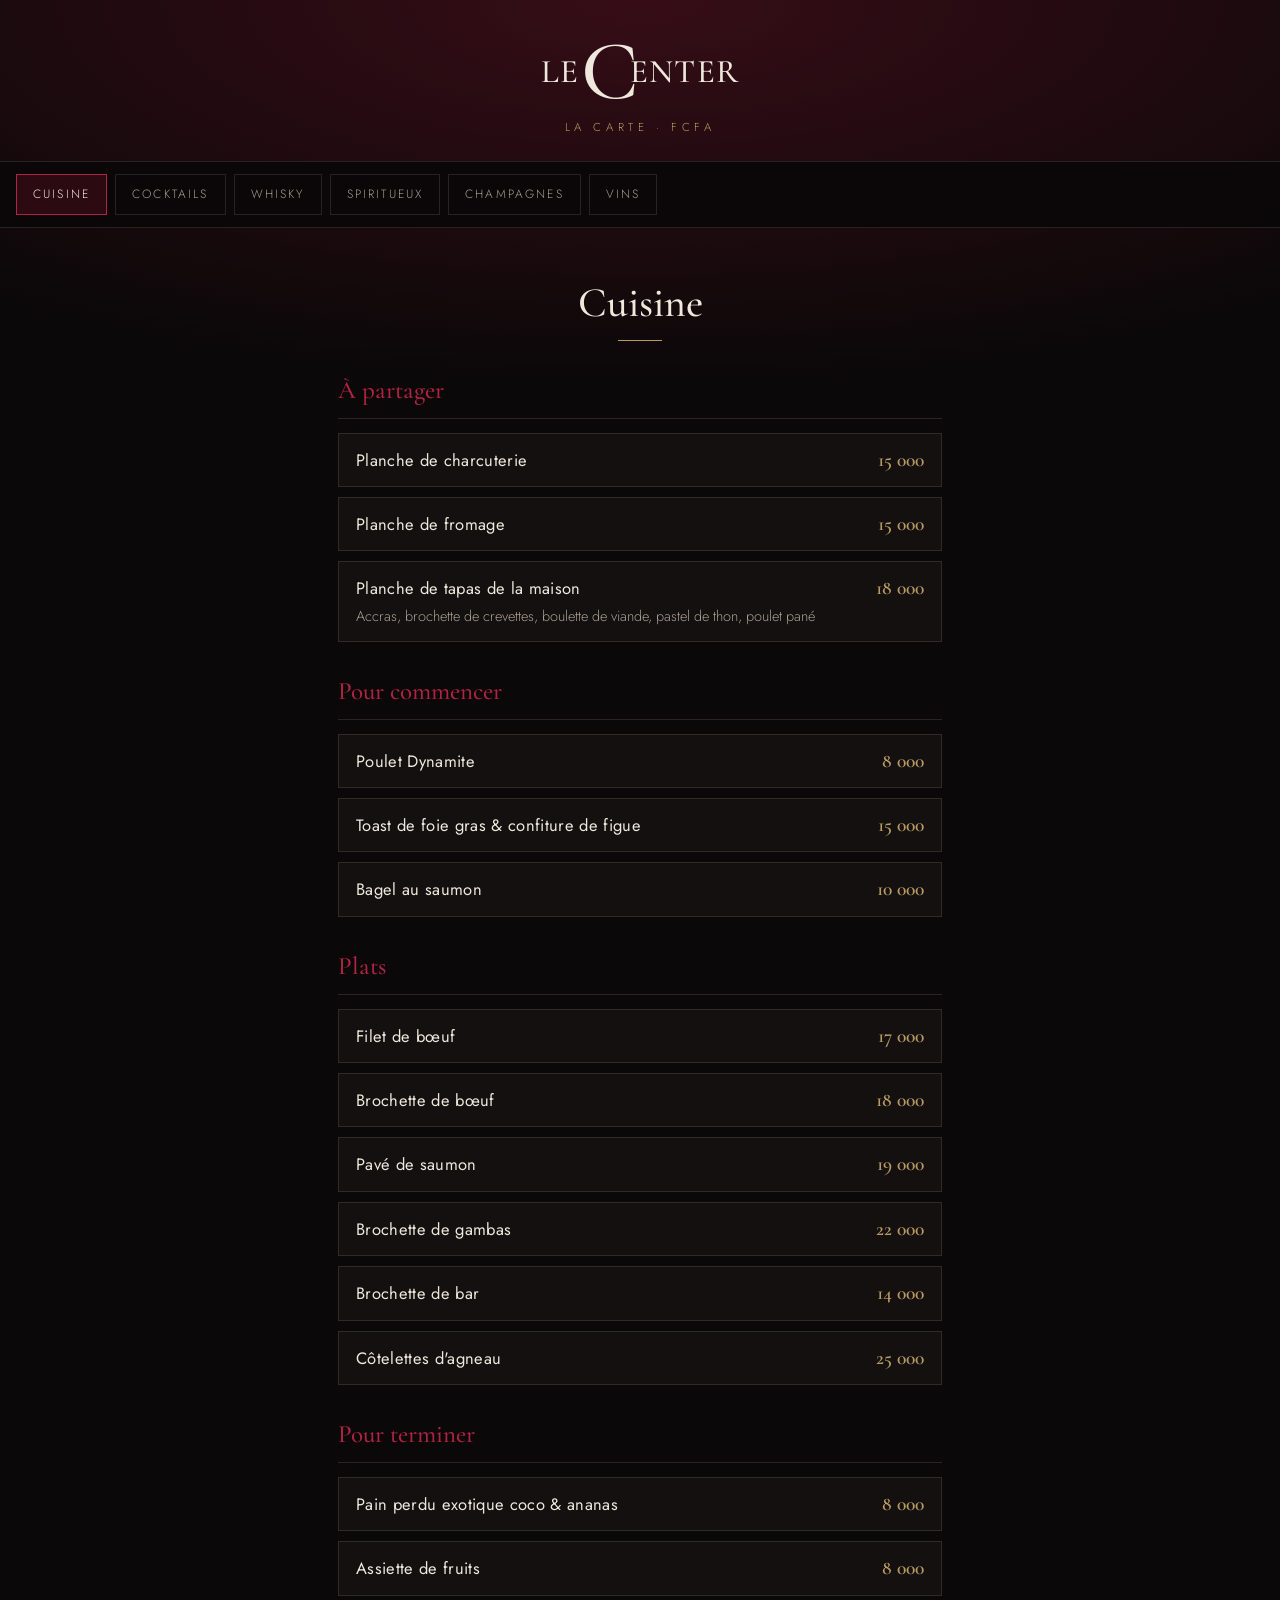
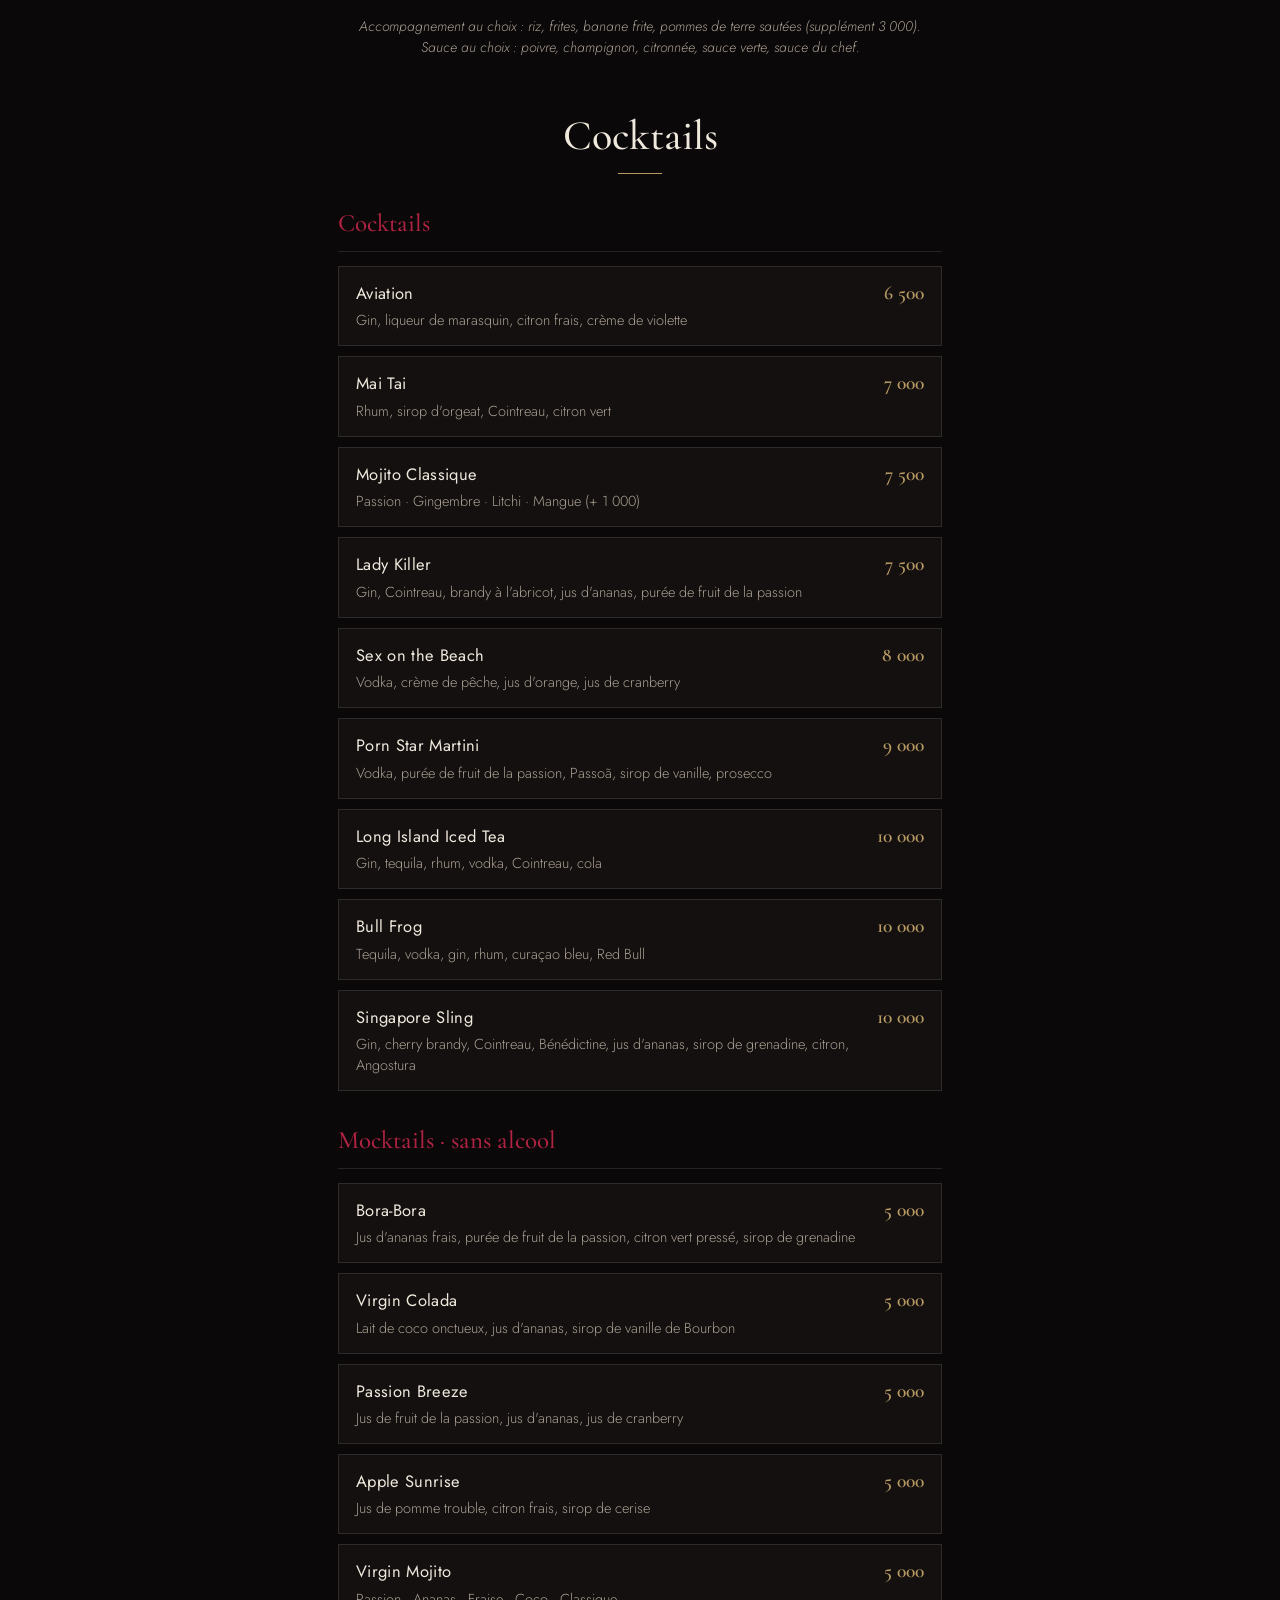
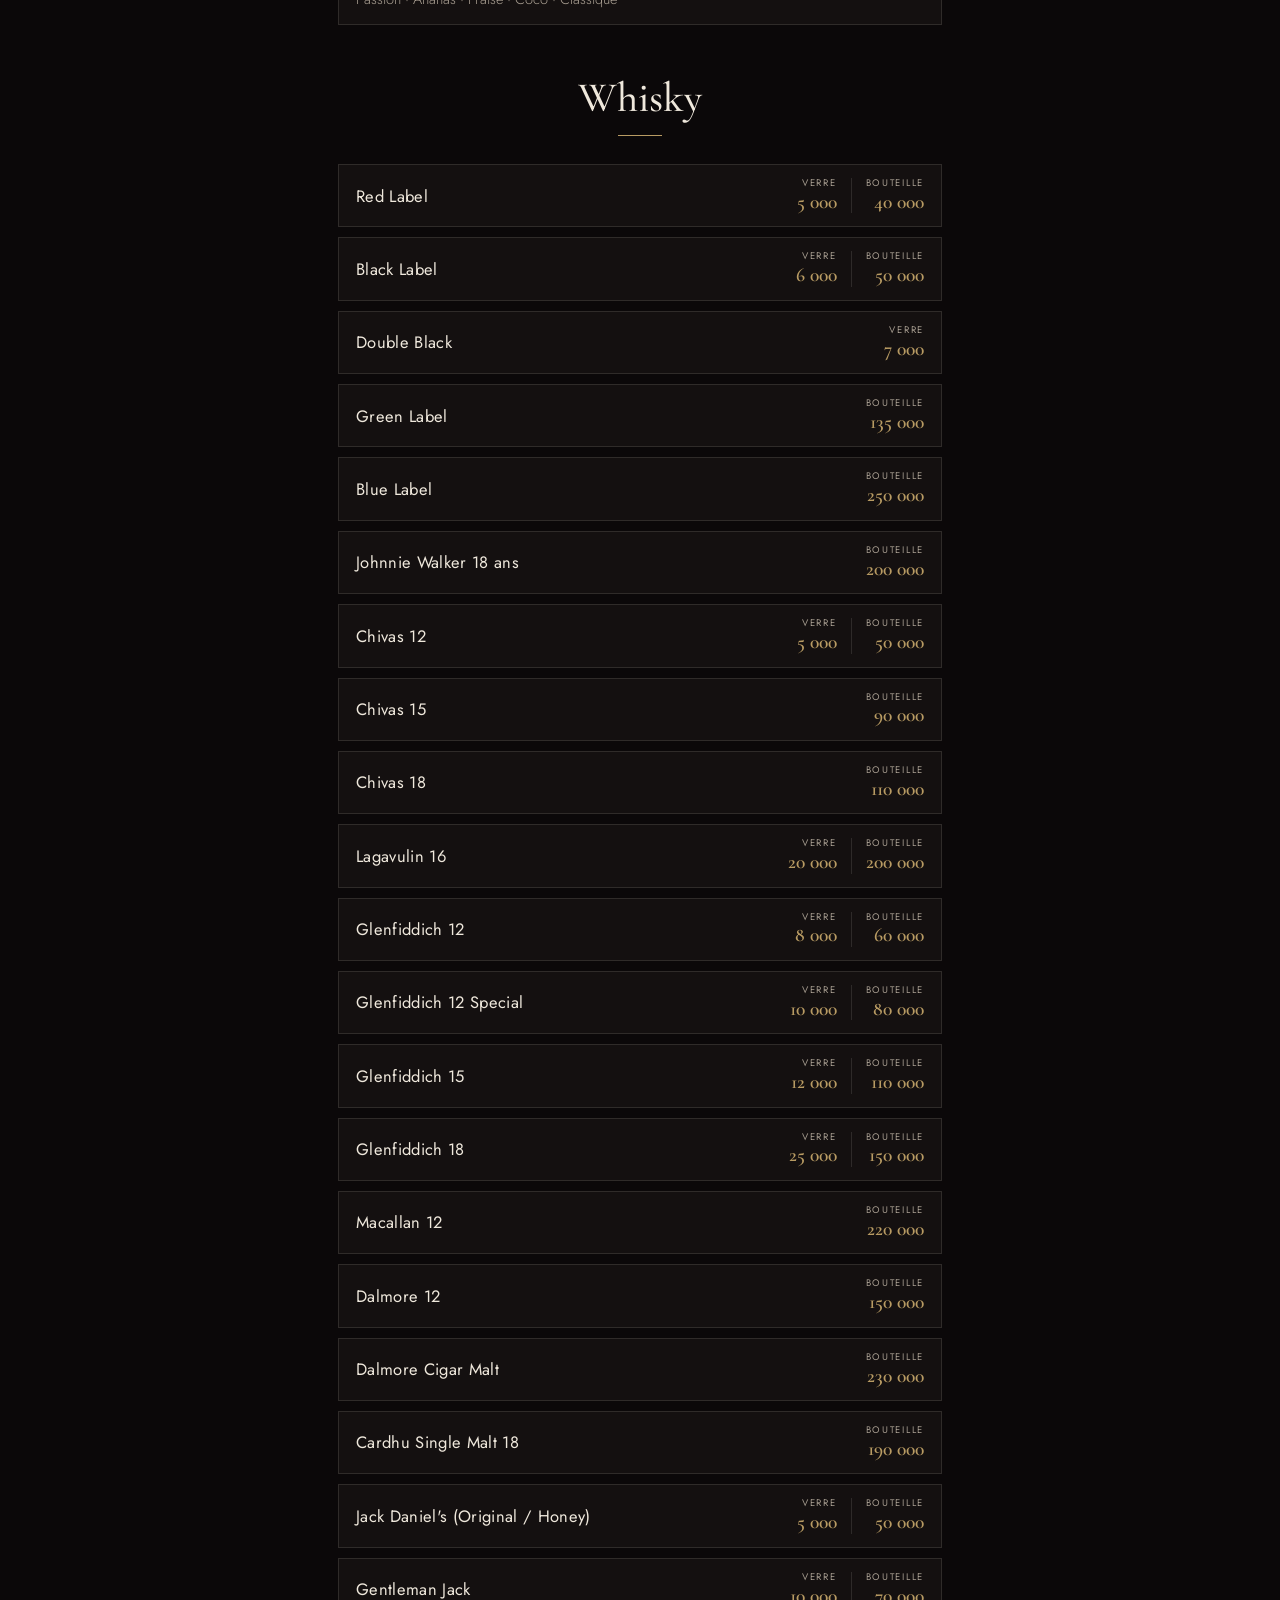
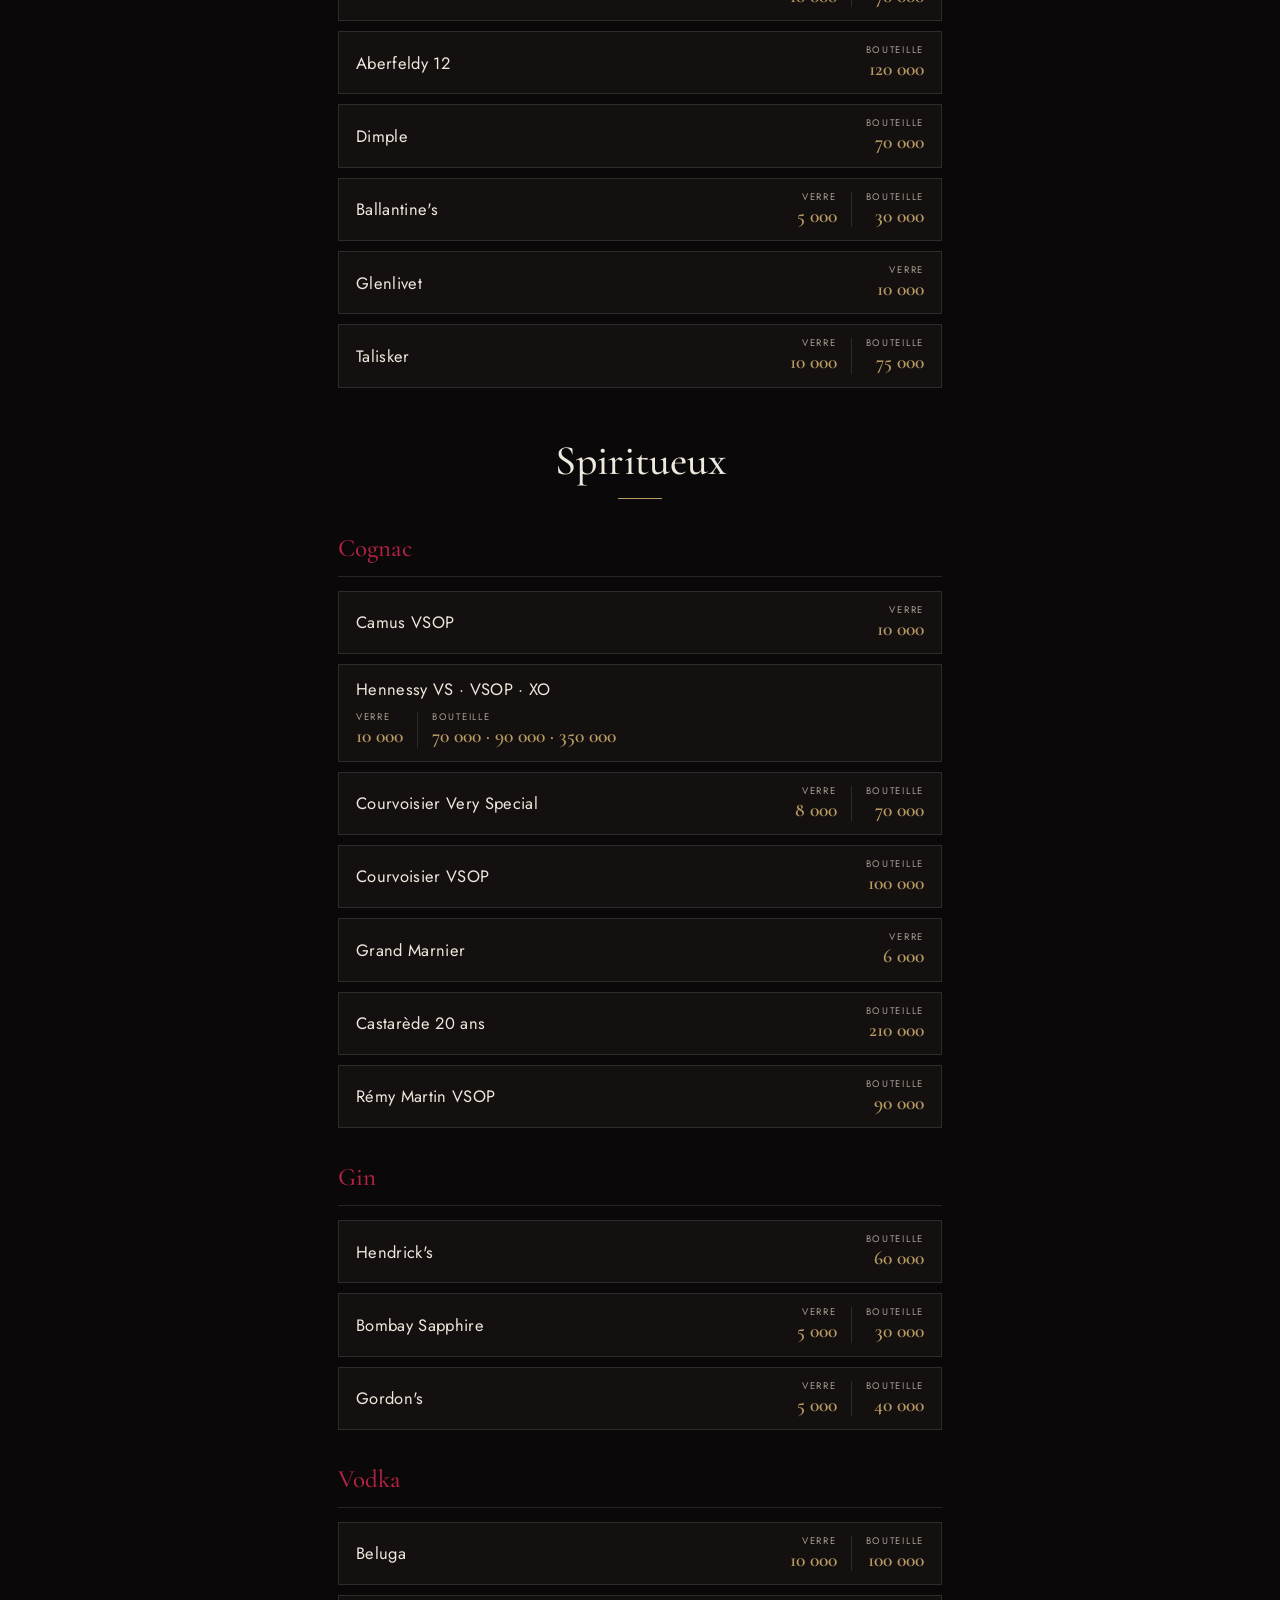
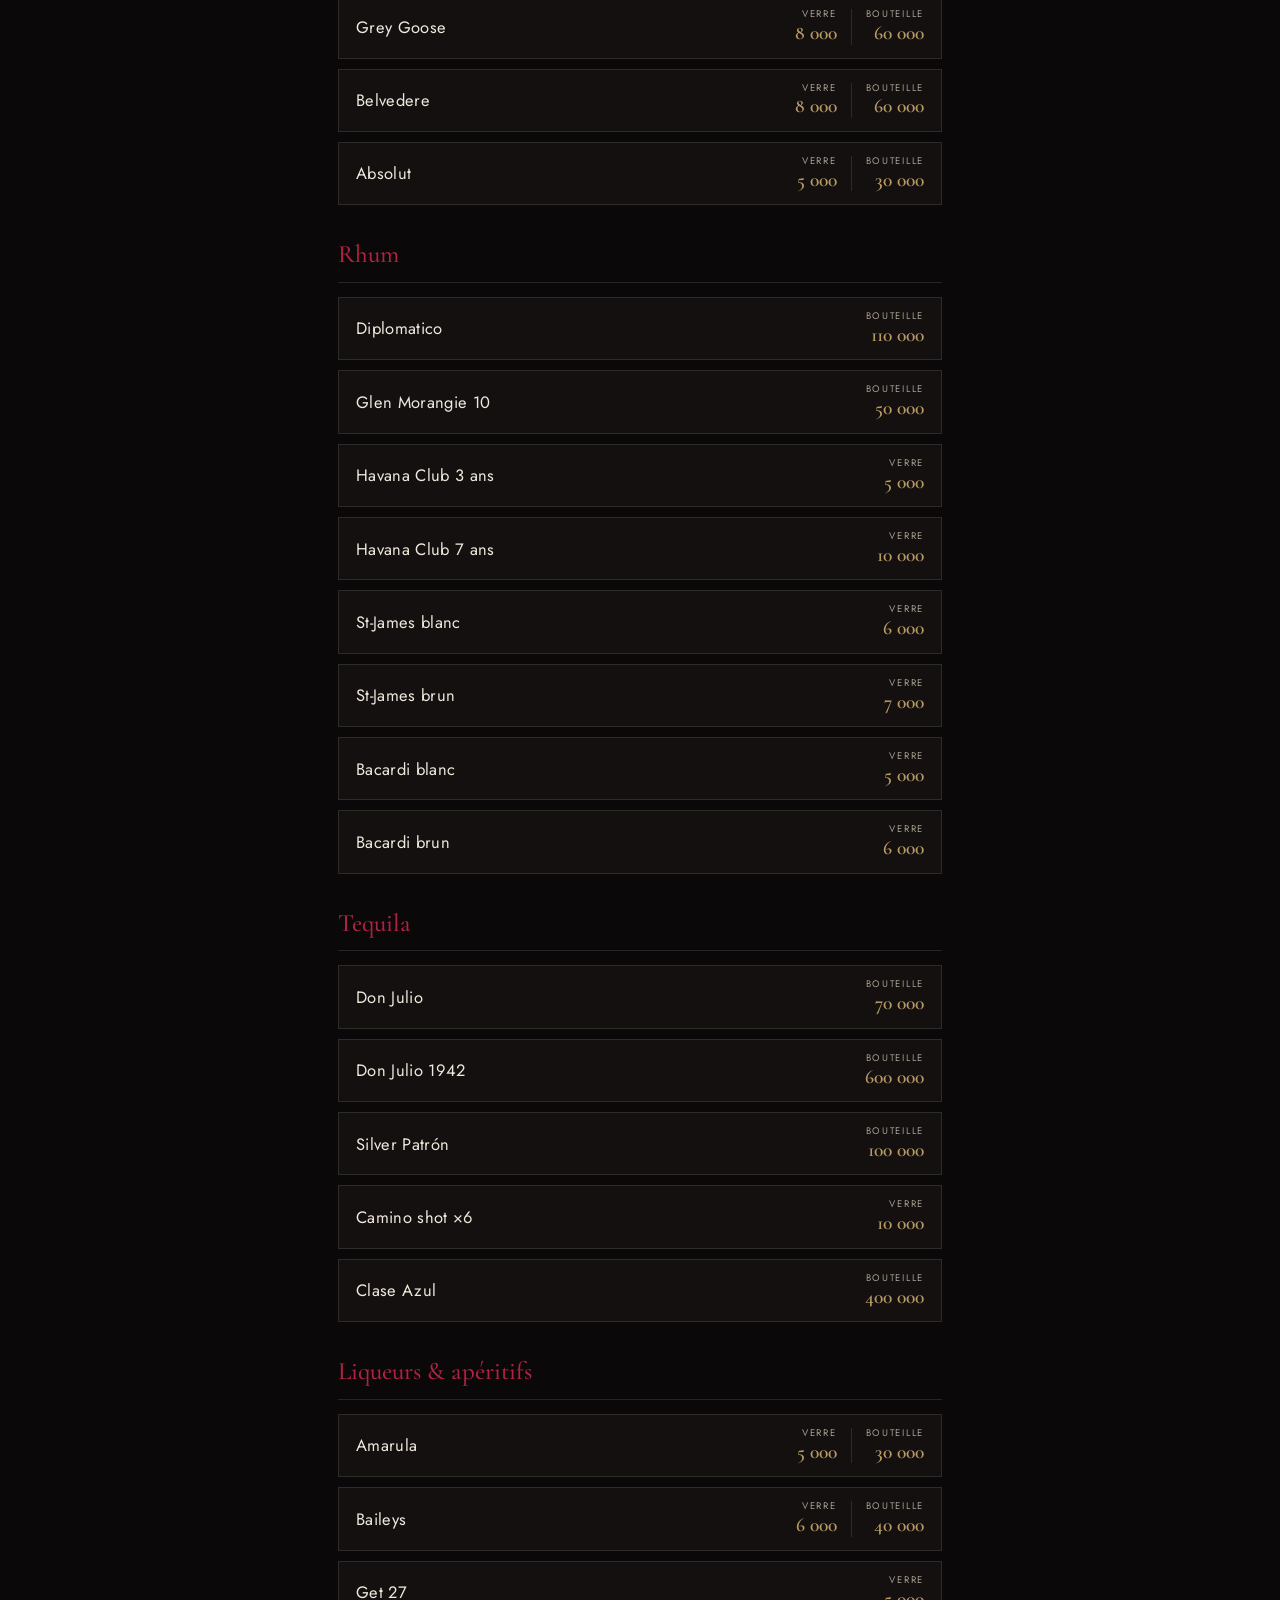
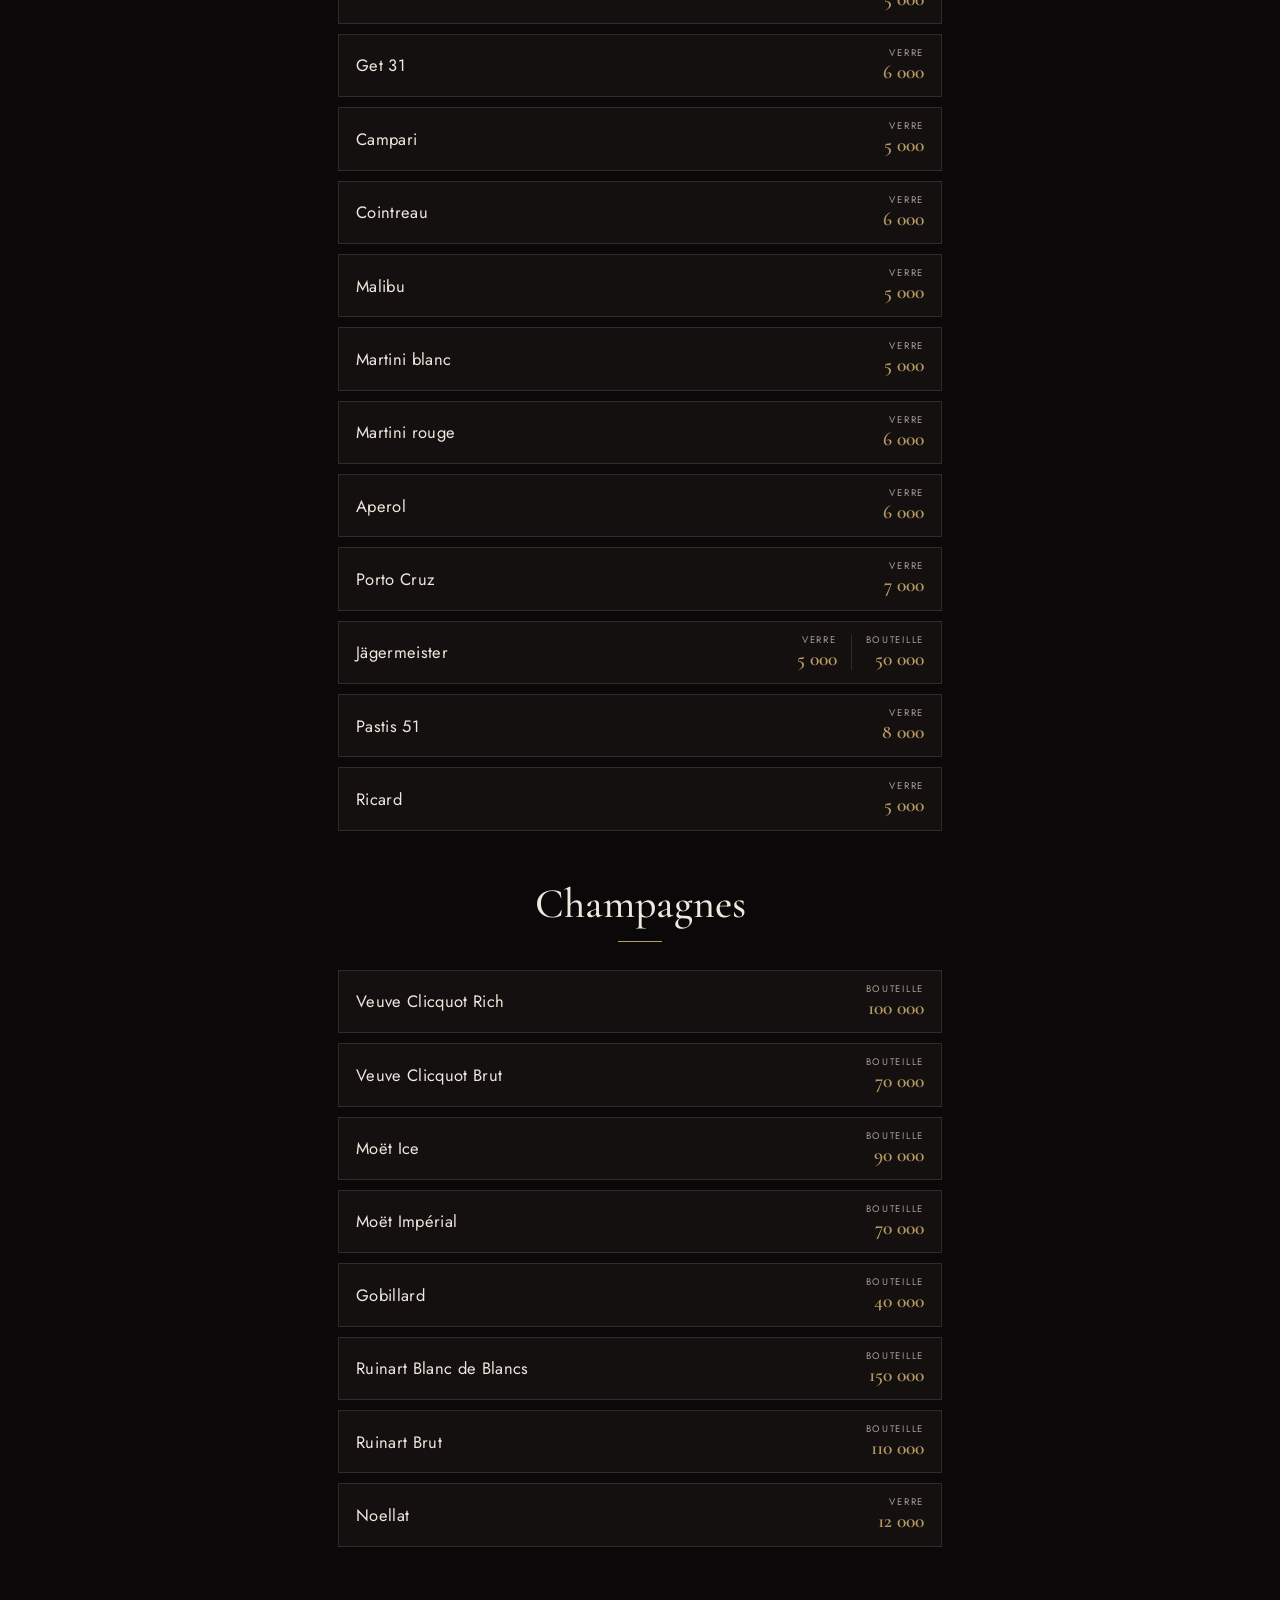
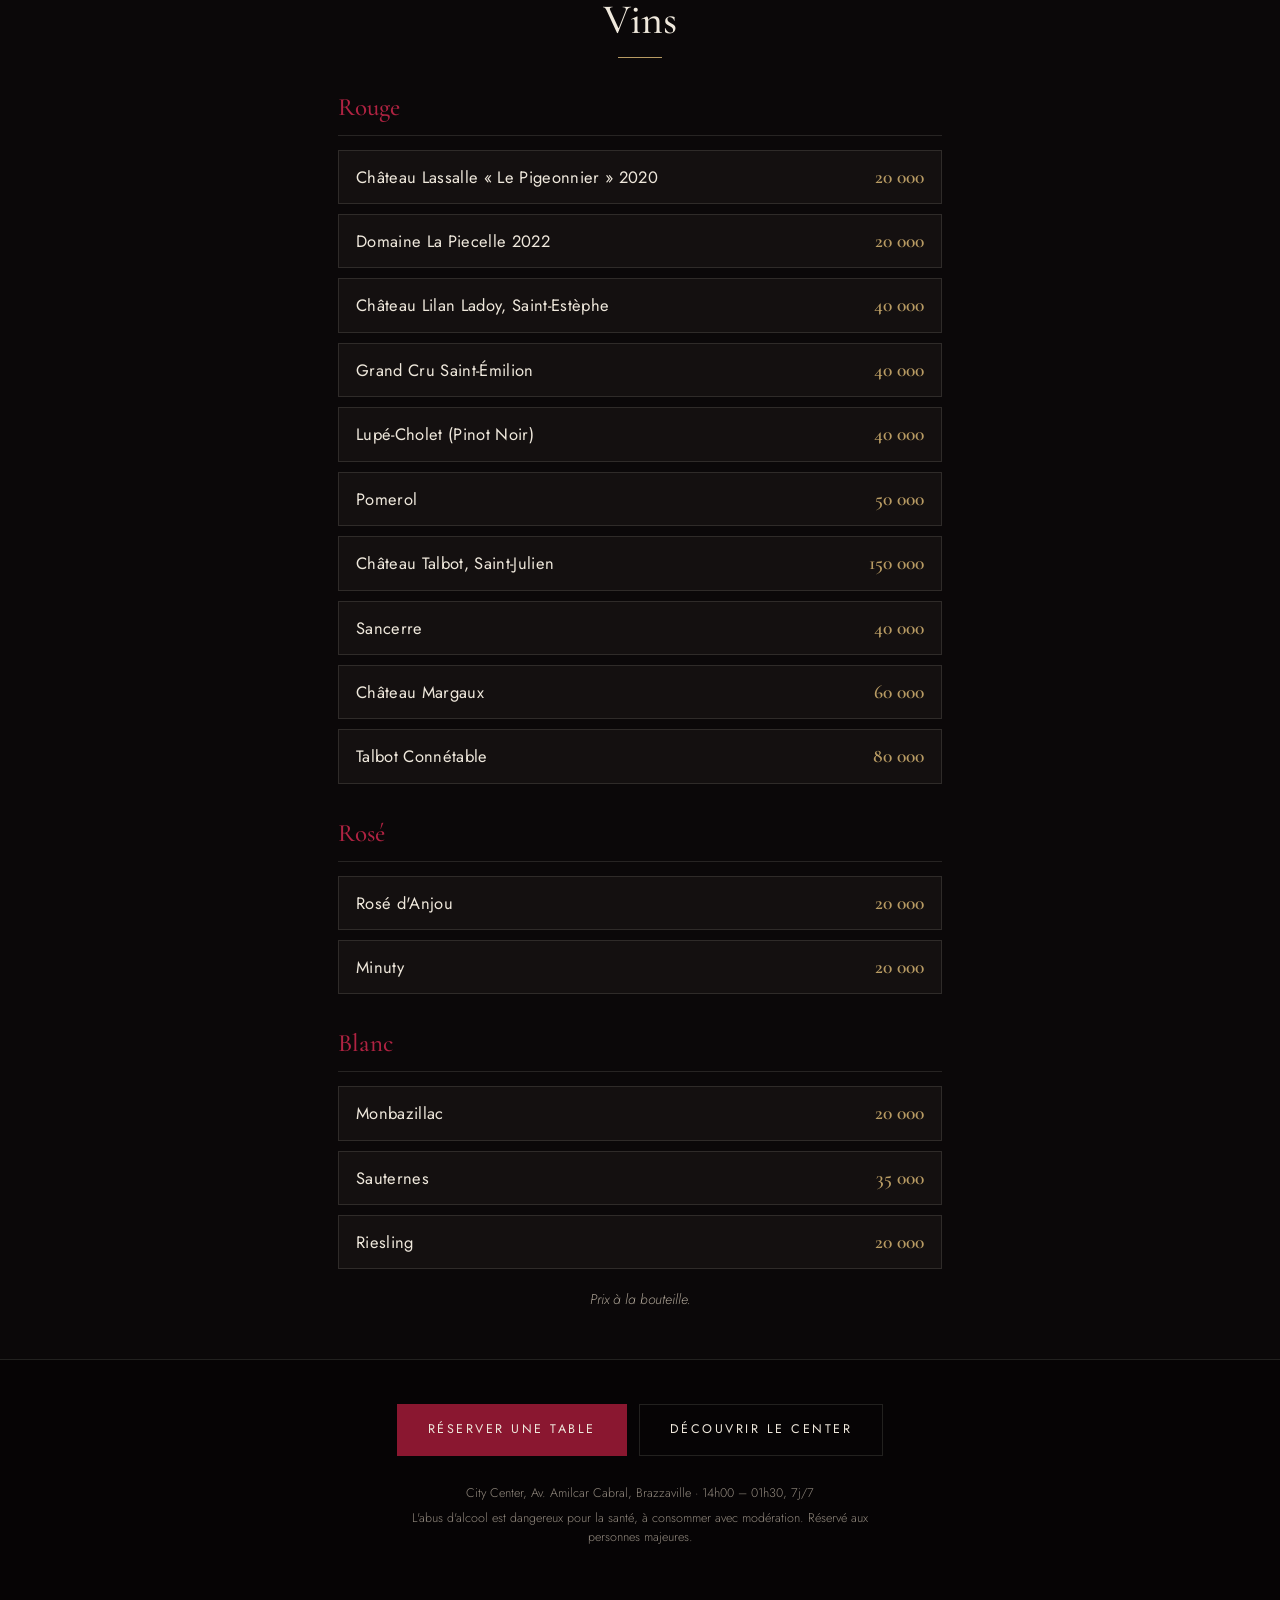
==== commit 6b1e74e2: "Add files via upload" ====
--- a/menu.html
+++ b/menu.html
@@ -8,41 +8,70 @@
 <meta name="theme-color" content="#0b0809">
 <link rel="preconnect" href="https://fonts.googleapis.com">
 <link rel="preconnect" href="https://fonts.gstatic.com" crossorigin>
-<link href="https://fonts.googleapis.com/css2?family=Cormorant+Garamond:ital,wght@0,400;0,500;0,600;1,400&family=Jost:wght@300;400;500&display=swap" rel="stylesheet">
-<link rel="stylesheet" href="style.css">
+<link href="https://fonts.googleapis.com/css2?family=Cormorant+Garamond:wght@500;600&family=Jost:wght@300;400;500&display=swap" rel="stylesheet">
 <style>
-html{scroll-padding-top:70px}
-body{font-size:16px}
-.mhead{text-align:center;padding:34px 20px 22px;background:radial-gradient(ellipse 70% 100% at 50% 0,rgba(138,23,48,.35),transparent 75%)}
-.mhead .mark{font-size:26px;margin-bottom:10px}
-.mhead p{font-size:11.5px;letter-spacing:.3em;text-transform:uppercase;color:var(--gold)}
-.chips{position:sticky;top:0;z-index:20;display:flex;gap:8px;overflow-x:auto;padding:12px 16px;background:rgba(11,8,9,.94);backdrop-filter:blur(10px);border-block:1px solid var(--line);scrollbar-width:none}
+:root{--bg:#0b0809;--card:#141010;--line:rgba(239,232,220,.12);--text:#efe8dc;--mute:#a99f92;--wine:#8a1730;--wine2:#b02342;--gold:#b89b63;--serif:'Cormorant Garamond',Georgia,serif;--sans:'Jost',system-ui,sans-serif}
+*{box-sizing:border-box;margin:0;padding:0}
+html{scroll-behavior:smooth;scroll-padding-top:72px}
+body{background:var(--bg);color:var(--text);font-family:var(--sans);font-weight:300;font-size:16px;line-height:1.55;-webkit-font-smoothing:antialiased;min-height:100vh;
+  background-image:radial-gradient(ellipse 80% 380px at 50% 0,rgba(138,23,48,.34),transparent 100%);background-repeat:no-repeat}
+a{color:inherit;text-decoration:none}ul{list-style:none}
+:focus-visible{outline:2px solid var(--gold);outline-offset:3px}
+
+.head{text-align:center;padding:38px 20px 24px}
+.logo{display:inline-flex;align-items:center;font-family:var(--serif);line-height:1;font-size:30px;color:var(--text)}
+.logo span{font-weight:500;letter-spacing:.04em;font-size:1.1em}
+.logo b{font-weight:500;font-size:2.8em;margin:0 -.1em 0 .02em;line-height:.8}
+.tag{margin-top:14px;font-size:11.5px;letter-spacing:.4em;text-transform:uppercase;color:var(--gold)}
+
+.chips{position:sticky;top:0;z-index:20;display:flex;gap:8px;overflow-x:auto;padding:12px 16px;background:rgba(11,8,9,.95);backdrop-filter:blur(10px);border-block:1px solid var(--line);scrollbar-width:none}
 .chips::-webkit-scrollbar{display:none}
 .chips a{flex:none;font-size:12px;letter-spacing:.18em;text-transform:uppercase;color:var(--mute);padding:10px 16px;border:1px solid var(--line);transition:.2s}
 .chips a.on{color:var(--text);border-color:var(--wine2);background:rgba(138,23,48,.25)}
-.mpage{max-width:640px;margin:0 auto;padding:10px 20px 20px}
-.mpage section{padding:44px 0 6px}
-.mpage h2{font-family:var(--serif);font-weight:500;font-size:40px;line-height:1.1;margin-bottom:26px;text-align:center}
-.mpage h2::after{content:"";display:block;width:44px;height:1px;background:var(--gold);margin:14px auto 0}
-.block{margin-bottom:34px}
-.block h4{font-size:25px}
-.note{text-align:center;color:var(--mute);font-size:14px;font-style:italic;margin:-8px 0 30px}
-.ptable{font-size:15px}
-.ptable td{font-size:18px}
-.mfoot{text-align:center;padding:40px 20px 56px;border-top:1px solid var(--line);background:#060405}
-.mfoot .cta{margin-bottom:26px}
-.mfoot p{color:var(--mute);font-size:12.5px;max-width:460px;margin:0 auto 6px;opacity:.8}
-@media (max-width:420px){.cta .btn{width:100%}}
+
+.page{max-width:640px;margin:0 auto;padding:6px 18px 10px}
+section{padding:46px 0 4px}
+h2{text-align:center;font-family:var(--serif);font-weight:500;font-size:clamp(34px,9vw,42px);line-height:1.1;color:var(--text);margin-bottom:28px}
+h2::after{content:"";display:block;width:44px;height:1px;margin:14px auto 0;background:var(--gold)}
+.sub{font-family:var(--serif);font-weight:500;font-size:25px;color:var(--wine2);margin:30px 0 14px;padding-bottom:8px;border-bottom:1px solid var(--line)}
+
+.cards{display:flex;flex-direction:column;gap:10px}
+.card{background:var(--card);border:1px solid var(--line);padding:15px 17px}
+.card .top{display:flex;align-items:flex-start;justify-content:space-between;gap:16px}
+.card h3{font-weight:400;font-size:16.5px;letter-spacing:.02em;line-height:1.35}
+.card p{margin-top:5px;color:var(--mute);font-size:14.5px;line-height:1.45;max-width:90%}
+.card.row{display:flex;align-items:center;justify-content:space-between;gap:12px;padding:13px 17px}
+.prices{display:flex;flex-wrap:nowrap;flex:none;justify-content:flex-end}
+.card.row h3{flex:1;min-width:0}
+.pill{display:flex;flex-direction:column;align-items:flex-end;white-space:nowrap;flex:none;font-family:var(--serif);font-weight:600;font-size:19.5px;line-height:1.15;color:var(--gold)}
+.pill i{font-family:var(--sans);font-style:normal;font-weight:400;font-size:9.5px;letter-spacing:.18em;text-transform:uppercase;color:var(--mute);margin-bottom:2px}
+.pill + .pill{margin-left:14px;padding-left:14px;border-left:1px solid var(--line)}
+.card.row.long{flex-direction:column;align-items:flex-start}
+.card.row.long .prices{justify-content:flex-start;flex-wrap:wrap}
+.card.row.long h3{flex:none}
+.card.row.long .pill{align-items:flex-start}
+.note{text-align:center;color:var(--mute);font-size:14px;font-style:italic;margin:20px 0 4px}
+
+.foot{text-align:center;padding:44px 20px 60px;margin-top:30px;border-top:1px solid var(--line);background:#060405}
+.cta{display:flex;gap:12px;justify-content:center;flex-wrap:wrap;margin-bottom:28px}
+.btn{display:inline-block;padding:15px 30px;font-size:12.5px;letter-spacing:.2em;text-transform:uppercase;font-weight:400;border:1px solid var(--wine2);transition:.25s}
+.btn.solid{background:var(--wine);border-color:var(--wine)}
+.btn.solid:hover{background:var(--wine2);border-color:var(--wine2)}
+.btn.ghost{border-color:var(--line)}
+.btn.ghost:hover{border-color:var(--gold);color:var(--gold)}
+.foot p{color:var(--mute);font-size:12.5px;max-width:460px;margin:0 auto 6px;opacity:.85}
+@media (max-width:420px){.btn{width:100%}.card p{max-width:100%}}
+@media (prefers-reduced-motion:reduce){html{scroll-behavior:auto}}
 </style>
 </head>
 <body>
-<header class="mhead">
-  <div class="mark"><span>LE</span><b>C</b><span>ENTER</span></div>
-  <p>La carte · Prix en FCFA</p>
+<header class="head">
+  <div class="logo" role="img" aria-label="Le Center"><span>LE</span><b>C</b><span>ENTER</span></div>
+  <p class="tag">La carte · FCFA</p>
 </header>
 <nav class="chips" id="chips" aria-label="Catégories"><a href="#cuisine" class="on">Cuisine</a><a href="#cocktails">Cocktails</a><a href="#whisky">Whisky</a><a href="#spiritueux">Spiritueux</a><a href="#champagnes">Champagnes</a><a href="#vins">Vins</a></nav>
-<main class="mpage"><section id="cuisine"><h2>Cuisine</h2><div class="block"><h4>À partager</h4><ul class="list"><li class="item"><div class="row"><span class="name">Planche de charcuterie</span><span class="dots"></span><span class="price">15 000</span></div></li><li class="item"><div class="row"><span class="name">Planche de fromage</span><span class="dots"></span><span class="price">15 000</span></div></li><li class="item"><div class="row"><span class="name">Planche de tapas de la maison</span><span class="dots"></span><span class="price">18 000</span></div><span class="desc">Accras, brochette de crevettes, boulette de viande, pastel de thon, poulet pané</span></li></ul></div><div class="block"><h4>Pour commencer</h4><ul class="list"><li class="item"><div class="row"><span class="name">Poulet Dynamite</span><span class="dots"></span><span class="price">8 000</span></div></li><li class="item"><div class="row"><span class="name">Toast de foie gras &amp; confiture de figue</span><span class="dots"></span><span class="price">15 000</span></div></li><li class="item"><div class="row"><span class="name">Bagel au saumon</span><span class="dots"></span><span class="price">10 000</span></div></li></ul></div><div class="block"><h4>Plats</h4><ul class="list"><li class="item"><div class="row"><span class="name">Filet de bœuf</span><span class="dots"></span><span class="price">17 000</span></div></li><li class="item"><div class="row"><span class="name">Brochette de bœuf</span><span class="dots"></span><span class="price">18 000</span></div></li><li class="item"><div class="row"><span class="name">Pavé de saumon</span><span class="dots"></span><span class="price">19 000</span></div></li><li class="item"><div class="row"><span class="name">Brochette de gambas</span><span class="dots"></span><span class="price">22 000</span></div></li><li class="item"><div class="row"><span class="name">Brochette de bar</span><span class="dots"></span><span class="price">14 000</span></div></li><li class="item"><div class="row"><span class="name">Côtelettes d'agneau</span><span class="dots"></span><span class="price">25 000</span></div></li></ul></div><div class="block"><h4>Pour terminer</h4><ul class="list"><li class="item"><div class="row"><span class="name">Pain perdu exotique coco &amp; ananas</span><span class="dots"></span><span class="price">8 000</span></div></li><li class="item"><div class="row"><span class="name">Assiette de fruits</span><span class="dots"></span><span class="price">8 000</span></div></li></ul></div><p class="note">Accompagnement au choix : riz, frites, banane frite, pommes de terre sautées (supplément 3 000).<br>Sauce au choix : poivre, champignon, citronnée, sauce verte, sauce du chef.</p></section><section id="cocktails"><h2>Cocktails</h2><div class="block"><h4>Cocktails</h4><ul class="list"><li class="item"><div class="row"><span class="name">Aviation</span><span class="dots"></span><span class="price">6 500</span></div><span class="desc">Gin, liqueur de marasquin, citron frais, crème de violette</span></li><li class="item"><div class="row"><span class="name">Mai Tai</span><span class="dots"></span><span class="price">7 000</span></div><span class="desc">Rhum, sirop d'orgeat, Cointreau, citron vert</span></li><li class="item"><div class="row"><span class="name">Mojito Classique</span><span class="dots"></span><span class="price">7 500</span></div><span class="desc">Passion · Gingembre · Litchi · Mangue (+ 1 000)</span></li><li class="item"><div class="row"><span class="name">Lady Killer</span><span class="dots"></span><span class="price">7 500</span></div><span class="desc">Gin, Cointreau, brandy à l'abricot, jus d'ananas, purée de fruit de la passion</span></li><li class="item"><div class="row"><span class="name">Sex on the Beach</span><span class="dots"></span><span class="price">8 000</span></div><span class="desc">Vodka, crème de pêche, jus d'orange, jus de cranberry</span></li><li class="item"><div class="row"><span class="name">Porn Star Martini</span><span class="dots"></span><span class="price">9 000</span></div><span class="desc">Vodka, purée de fruit de la passion, Passoã, sirop de vanille, prosecco</span></li><li class="item"><div class="row"><span class="name">Long Island Iced Tea</span><span class="dots"></span><span class="price">10 000</span></div><span class="desc">Gin, tequila, rhum, vodka, Cointreau, cola</span></li><li class="item"><div class="row"><span class="name">Bull Frog</span><span class="dots"></span><span class="price">10 000</span></div><span class="desc">Tequila, vodka, gin, rhum, curaçao bleu, Red Bull</span></li><li class="item"><div class="row"><span class="name">Singapore Sling</span><span class="dots"></span><span class="price">10 000</span></div><span class="desc">Gin, cherry brandy, Cointreau, Bénédictine, jus d'ananas, sirop de grenadine, citron, Angostura</span></li></ul></div><div class="block"><h4>Mocktails (sans alcool)</h4><ul class="list"><li class="item"><div class="row"><span class="name">Bora-Bora</span><span class="dots"></span><span class="price">5 000</span></div><span class="desc">Jus d'ananas frais, purée de fruit de la passion, citron vert pressé, sirop de grenadine</span></li><li class="item"><div class="row"><span class="name">Virgin Colada</span><span class="dots"></span><span class="price">5 000</span></div><span class="desc">Lait de coco onctueux, jus d'ananas, sirop de vanille de Bourbon</span></li><li class="item"><div class="row"><span class="name">Passion Breeze</span><span class="dots"></span><span class="price">5 000</span></div><span class="desc">Jus de fruit de la passion, jus d'ananas, jus de cranberry</span></li><li class="item"><div class="row"><span class="name">Apple Sunrise</span><span class="dots"></span><span class="price">5 000</span></div><span class="desc">Jus de pomme trouble, citron frais, sirop de cerise</span></li><li class="item"><div class="row"><span class="name">Virgin Mojito</span><span class="dots"></span><span class="price">5 000</span></div><span class="desc">Passion · Ananas · Fraise · Coco · Classique</span></li></ul></div></section><section id="whisky"><h2>Whisky</h2><div class="block"><h4>Whisky</h4><table class="ptable"><thead><tr><th></th><th>Verre</th><th>Bouteille</th></tr></thead><tbody><tr><th scope="row">Red Label</th><td>5 000</td><td>40 000</td></tr><tr><th scope="row">Black Label</th><td>6 000</td><td>50 000</td></tr><tr><th scope="row">Double Black</th><td>7 000</td><td><span class="na">—</span></td></tr><tr><th scope="row">Green Label</th><td><span class="na">—</span></td><td>135 000</td></tr><tr><th scope="row">Blue Label</th><td><span class="na">—</span></td><td>250 000</td></tr><tr><th scope="row">Johnnie Walker 18 ans</th><td><span class="na">—</span></td><td>200 000</td></tr><tr><th scope="row">Chivas 12</th><td>5 000</td><td>50 000</td></tr><tr><th scope="row">Chivas 15</th><td><span class="na">—</span></td><td>90 000</td></tr><tr><th scope="row">Chivas 18</th><td><span class="na">—</span></td><td>110 000</td></tr><tr><th scope="row">Lagavulin 16</th><td>20 000</td><td>200 000</td></tr><tr><th scope="row">Glenfiddich 12</th><td>8 000</td><td>60 000</td></tr><tr><th scope="row">Glenfiddich 12 Special</th><td>10 000</td><td>80 000</td></tr><tr><th scope="row">Glenfiddich 15</th><td>12 000</td><td>110 000</td></tr><tr><th scope="row">Glenfiddich 18</th><td>25 000</td><td>150 000</td></tr><tr><th scope="row">Macallan 12</th><td><span class="na">—</span></td><td>220 000</td></tr><tr><th scope="row">Dalmore 12</th><td><span class="na">—</span></td><td>150 000</td></tr><tr><th scope="row">Dalmore Cigar Malt</th><td><span class="na">—</span></td><td>230 000</td></tr><tr><th scope="row">Cardhu Single Malt 18</th><td><span class="na">—</span></td><td>190 000</td></tr><tr><th scope="row">Jack Daniel's (Original / Honey)</th><td>5 000</td><td>50 000</td></tr><tr><th scope="row">Gentleman Jack</th><td>10 000</td><td>70 000</td></tr><tr><th scope="row">Aberfeldy 12</th><td><span class="na">—</span></td><td>120 000</td></tr><tr><th scope="row">Dimple</th><td><span class="na">—</span></td><td>70 000</td></tr><tr><th scope="row">Ballantine's</th><td>5 000</td><td>30 000</td></tr><tr><th scope="row">Glenlivet</th><td>10 000</td><td><span class="na">—</span></td></tr><tr><th scope="row">Talisker</th><td>10 000</td><td>75 000</td></tr></tbody></table></div></section><section id="spiritueux"><h2>Spiritueux</h2><div class="block"><h4>Cognac</h4><table class="ptable"><thead><tr><th></th><th>Verre</th><th>Bouteille</th></tr></thead><tbody><tr><th scope="row">Camus VSOP</th><td>10 000</td><td><span class="na">—</span></td></tr><tr><th scope="row">Hennessy VS · VSOP · XO</th><td>10 000</td><td>70 000 · 90 000 · 350 000</td></tr><tr><th scope="row">Courvoisier Very Special</th><td>8 000</td><td>70 000</td></tr><tr><th scope="row">Courvoisier VSOP</th><td><span class="na">—</span></td><td>100 000</td></tr><tr><th scope="row">Grand Marnier</th><td>6 000</td><td><span class="na">—</span></td></tr><tr><th scope="row">Castarède 20 ans</th><td><span class="na">—</span></td><td>210 000</td></tr><tr><th scope="row">Rémy Martin VSOP</th><td><span class="na">—</span></td><td>90 000</td></tr></tbody></table></div><div class="block"><h4>Gin</h4><table class="ptable"><thead><tr><th></th><th>Verre</th><th>Bouteille</th></tr></thead><tbody><tr><th scope="row">Hendrick's</th><td><span class="na">—</span></td><td>60 000</td></tr><tr><th scope="row">Bombay Sapphire</th><td>5 000</td><td>30 000</td></tr><tr><th scope="row">Gordon's</th><td>5 000</td><td>40 000</td></tr></tbody></table></div><div class="block"><h4>Vodka</h4><table class="ptable"><thead><tr><th></th><th>Verre</th><th>Bouteille</th></tr></thead><tbody><tr><th scope="row">Beluga</th><td>10 000</td><td>100 000</td></tr><tr><th scope="row">Grey Goose</th><td>8 000</td><td>60 000</td></tr><tr><th scope="row">Belvedere</th><td>8 000</td><td>60 000</td></tr><tr><th scope="row">Absolut</th><td>5 000</td><td>30 000</td></tr></tbody></table></div><div class="block"><h4>Rhum</h4><table class="ptable"><thead><tr><th></th><th>Verre</th><th>Bouteille</th></tr></thead><tbody><tr><th scope="row">Diplomatico</th><td><span class="na">—</span></td><td>110 000</td></tr><tr><th scope="row">Glen Morangie 10</th><td><span class="na">—</span></td><td>50 000</td></tr><tr><th scope="row">Havana Club 3 ans</th><td>5 000</td><td><span class="na">—</span></td></tr><tr><th scope="row">Havana Club 7 ans</th><td>10 000</td><td><span class="na">—</span></td></tr><tr><th scope="row">St-James blanc</th><td>6 000</td><td><span class="na">—</span></td></tr><tr><th scope="row">St-James brun</th><td>7 000</td><td><span class="na">—</span></td></tr><tr><th scope="row">Bacardi blanc</th><td>5 000</td><td><span class="na">—</span></td></tr><tr><th scope="row">Bacardi brun</th><td>6 000</td><td><span class="na">—</span></td></tr></tbody></table></div><div class="block"><h4>Tequila</h4><table class="ptable"><thead><tr><th></th><th>Verre</th><th>Bouteille</th></tr></thead><tbody><tr><th scope="row">Don Julio</th><td><span class="na">—</span></td><td>70 000</td></tr><tr><th scope="row">Don Julio 1942</th><td><span class="na">—</span></td><td>600 000</td></tr><tr><th scope="row">Silver Patrón</th><td><span class="na">—</span></td><td>100 000</td></tr><tr><th scope="row">Camino shot ×6</th><td>10 000</td><td><span class="na">—</span></td></tr><tr><th scope="row">Clase Azul</th><td><span class="na">—</span></td><td>400 000</td></tr></tbody></table></div><div class="block"><h4>Liqueurs &amp; apéritifs</h4><table class="ptable"><thead><tr><th></th><th>Verre</th><th>Bouteille</th></tr></thead><tbody><tr><th scope="row">Amarula</th><td>5 000</td><td>30 000</td></tr><tr><th scope="row">Baileys</th><td>6 000</td><td>40 000</td></tr><tr><th scope="row">Get 27</th><td>5 000</td><td><span class="na">—</span></td></tr><tr><th scope="row">Get 31</th><td>6 000</td><td><span class="na">—</span></td></tr><tr><th scope="row">Campari</th><td>5 000</td><td><span class="na">—</span></td></tr><tr><th scope="row">Cointreau</th><td>6 000</td><td><span class="na">—</span></td></tr><tr><th scope="row">Malibu</th><td>5 000</td><td><span class="na">—</span></td></tr><tr><th scope="row">Martini blanc</th><td>5 000</td><td><span class="na">—</span></td></tr><tr><th scope="row">Martini rouge</th><td>6 000</td><td><span class="na">—</span></td></tr><tr><th scope="row">Aperol</th><td>6 000</td><td><span class="na">—</span></td></tr><tr><th scope="row">Porto Cruz</th><td>7 000</td><td><span class="na">—</span></td></tr><tr><th scope="row">Jägermeister</th><td>5 000</td><td>50 000</td></tr><tr><th scope="row">Pastis 51</th><td>8 000</td><td><span class="na">—</span></td></tr><tr><th scope="row">Ricard</th><td>5 000</td><td><span class="na">—</span></td></tr></tbody></table></div></section><section id="champagnes"><h2>Champagnes</h2><div class="block"><h4>Champagnes</h4><table class="ptable"><thead><tr><th></th><th>Verre</th><th>Bouteille</th></tr></thead><tbody><tr><th scope="row">Veuve Clicquot Rich</th><td><span class="na">—</span></td><td>100 000</td></tr><tr><th scope="row">Veuve Clicquot Brut</th><td><span class="na">—</span></td><td>70 000</td></tr><tr><th scope="row">Moët Ice</th><td><span class="na">—</span></td><td>90 000</td></tr><tr><th scope="row">Moët Impérial</th><td><span class="na">—</span></td><td>70 000</td></tr><tr><th scope="row">Gobillard</th><td><span class="na">—</span></td><td>40 000</td></tr><tr><th scope="row">Ruinart Blanc de Blancs</th><td><span class="na">—</span></td><td>150 000</td></tr><tr><th scope="row">Ruinart Brut</th><td><span class="na">—</span></td><td>110 000</td></tr><tr><th scope="row">Noellat</th><td>12 000</td><td><span class="na">—</span></td></tr></tbody></table></div></section><section id="vins"><h2>Vins</h2><div class="block"><h4>Rouge</h4><ul class="list"><li class="item"><div class="row"><span class="name">Château Lassalle « Le Pigeonnier » 2020</span><span class="dots"></span><span class="price">20 000</span></div></li><li class="item"><div class="row"><span class="name">Domaine La Piecelle 2022</span><span class="dots"></span><span class="price">20 000</span></div></li><li class="item"><div class="row"><span class="name">Château Lilan Ladoy, Saint-Estèphe</span><span class="dots"></span><span class="price">40 000</span></div></li><li class="item"><div class="row"><span class="name">Grand Cru Saint-Émilion</span><span class="dots"></span><span class="price">40 000</span></div></li><li class="item"><div class="row"><span class="name">Lupé-Cholet (Pinot Noir)</span><span class="dots"></span><span class="price">40 000</span></div></li><li class="item"><div class="row"><span class="name">Pomerol</span><span class="dots"></span><span class="price">50 000</span></div></li><li class="item"><div class="row"><span class="name">Château Talbot, Saint-Julien</span><span class="dots"></span><span class="price">150 000</span></div></li><li class="item"><div class="row"><span class="name">Sancerre</span><span class="dots"></span><span class="price">40 000</span></div></li><li class="item"><div class="row"><span class="name">Château Margaux</span><span class="dots"></span><span class="price">60 000</span></div></li><li class="item"><div class="row"><span class="name">Talbot Connétable</span><span class="dots"></span><span class="price">80 000</span></div></li></ul></div><div class="block"><h4>Rosé</h4><ul class="list"><li class="item"><div class="row"><span class="name">Rosé d'Anjou</span><span class="dots"></span><span class="price">20 000</span></div></li><li class="item"><div class="row"><span class="name">Minuty</span><span class="dots"></span><span class="price">20 000</span></div></li></ul></div><div class="block"><h4>Blanc</h4><ul class="list"><li class="item"><div class="row"><span class="name">Monbazillac</span><span class="dots"></span><span class="price">20 000</span></div></li><li class="item"><div class="row"><span class="name">Sauternes</span><span class="dots"></span><span class="price">35 000</span></div></li><li class="item"><div class="row"><span class="name">Riesling</span><span class="dots"></span><span class="price">20 000</span></div></li></ul></div><p class="note">Prix à la bouteille.</p></section></main>
-<footer class="mfoot">
+<main class="page"><section id="cuisine"><h2>Cuisine</h2><h4 class="sub">À partager</h4><ul class="cards"><li class="card"><div class="top"><h3>Planche de charcuterie</h3><span class="pill">15 000</span></div></li><li class="card"><div class="top"><h3>Planche de fromage</h3><span class="pill">15 000</span></div></li><li class="card"><div class="top"><h3>Planche de tapas de la maison</h3><span class="pill">18 000</span></div><p>Accras, brochette de crevettes, boulette de viande, pastel de thon, poulet pané</p></li></ul><h4 class="sub">Pour commencer</h4><ul class="cards"><li class="card"><div class="top"><h3>Poulet Dynamite</h3><span class="pill">8 000</span></div></li><li class="card"><div class="top"><h3>Toast de foie gras &amp; confiture de figue</h3><span class="pill">15 000</span></div></li><li class="card"><div class="top"><h3>Bagel au saumon</h3><span class="pill">10 000</span></div></li></ul><h4 class="sub">Plats</h4><ul class="cards"><li class="card"><div class="top"><h3>Filet de bœuf</h3><span class="pill">17 000</span></div></li><li class="card"><div class="top"><h3>Brochette de bœuf</h3><span class="pill">18 000</span></div></li><li class="card"><div class="top"><h3>Pavé de saumon</h3><span class="pill">19 000</span></div></li><li class="card"><div class="top"><h3>Brochette de gambas</h3><span class="pill">22 000</span></div></li><li class="card"><div class="top"><h3>Brochette de bar</h3><span class="pill">14 000</span></div></li><li class="card"><div class="top"><h3>Côtelettes d'agneau</h3><span class="pill">25 000</span></div></li></ul><h4 class="sub">Pour terminer</h4><ul class="cards"><li class="card"><div class="top"><h3>Pain perdu exotique coco &amp; ananas</h3><span class="pill">8 000</span></div></li><li class="card"><div class="top"><h3>Assiette de fruits</h3><span class="pill">8 000</span></div></li></ul><p class="note">Accompagnement au choix : riz, frites, banane frite, pommes de terre sautées (supplément 3 000).<br>Sauce au choix : poivre, champignon, citronnée, sauce verte, sauce du chef.</p></section><section id="cocktails"><h2>Cocktails</h2><h4 class="sub">Cocktails</h4><ul class="cards"><li class="card"><div class="top"><h3>Aviation</h3><span class="pill">6 500</span></div><p>Gin, liqueur de marasquin, citron frais, crème de violette</p></li><li class="card"><div class="top"><h3>Mai Tai</h3><span class="pill">7 000</span></div><p>Rhum, sirop d'orgeat, Cointreau, citron vert</p></li><li class="card"><div class="top"><h3>Mojito Classique</h3><span class="pill">7 500</span></div><p>Passion · Gingembre · Litchi · Mangue (+ 1 000)</p></li><li class="card"><div class="top"><h3>Lady Killer</h3><span class="pill">7 500</span></div><p>Gin, Cointreau, brandy à l'abricot, jus d'ananas, purée de fruit de la passion</p></li><li class="card"><div class="top"><h3>Sex on the Beach</h3><span class="pill">8 000</span></div><p>Vodka, crème de pêche, jus d'orange, jus de cranberry</p></li><li class="card"><div class="top"><h3>Porn Star Martini</h3><span class="pill">9 000</span></div><p>Vodka, purée de fruit de la passion, Passoã, sirop de vanille, prosecco</p></li><li class="card"><div class="top"><h3>Long Island Iced Tea</h3><span class="pill">10 000</span></div><p>Gin, tequila, rhum, vodka, Cointreau, cola</p></li><li class="card"><div class="top"><h3>Bull Frog</h3><span class="pill">10 000</span></div><p>Tequila, vodka, gin, rhum, curaçao bleu, Red Bull</p></li><li class="card"><div class="top"><h3>Singapore Sling</h3><span class="pill">10 000</span></div><p>Gin, cherry brandy, Cointreau, Bénédictine, jus d'ananas, sirop de grenadine, citron, Angostura</p></li></ul><h4 class="sub">Mocktails · sans alcool</h4><ul class="cards"><li class="card"><div class="top"><h3>Bora-Bora</h3><span class="pill">5 000</span></div><p>Jus d'ananas frais, purée de fruit de la passion, citron vert pressé, sirop de grenadine</p></li><li class="card"><div class="top"><h3>Virgin Colada</h3><span class="pill">5 000</span></div><p>Lait de coco onctueux, jus d'ananas, sirop de vanille de Bourbon</p></li><li class="card"><div class="top"><h3>Passion Breeze</h3><span class="pill">5 000</span></div><p>Jus de fruit de la passion, jus d'ananas, jus de cranberry</p></li><li class="card"><div class="top"><h3>Apple Sunrise</h3><span class="pill">5 000</span></div><p>Jus de pomme trouble, citron frais, sirop de cerise</p></li><li class="card"><div class="top"><h3>Virgin Mojito</h3><span class="pill">5 000</span></div><p>Passion · Ananas · Fraise · Coco · Classique</p></li></ul></section><section id="whisky"><h2>Whisky</h2><ul class="cards"><li class="card row"><h3>Red Label</h3><div class="prices"><span class="pill"><i>Verre</i>5 000</span><span class="pill"><i>Bouteille</i>40 000</span></div></li><li class="card row"><h3>Black Label</h3><div class="prices"><span class="pill"><i>Verre</i>6 000</span><span class="pill"><i>Bouteille</i>50 000</span></div></li><li class="card row"><h3>Double Black</h3><div class="prices"><span class="pill"><i>Verre</i>7 000</span></div></li><li class="card row"><h3>Green Label</h3><div class="prices"><span class="pill"><i>Bouteille</i>135 000</span></div></li><li class="card row"><h3>Blue Label</h3><div class="prices"><span class="pill"><i>Bouteille</i>250 000</span></div></li><li class="card row"><h3>Johnnie Walker 18 ans</h3><div class="prices"><span class="pill"><i>Bouteille</i>200 000</span></div></li><li class="card row"><h3>Chivas 12</h3><div class="prices"><span class="pill"><i>Verre</i>5 000</span><span class="pill"><i>Bouteille</i>50 000</span></div></li><li class="card row"><h3>Chivas 15</h3><div class="prices"><span class="pill"><i>Bouteille</i>90 000</span></div></li><li class="card row"><h3>Chivas 18</h3><div class="prices"><span class="pill"><i>Bouteille</i>110 000</span></div></li><li class="card row"><h3>Lagavulin 16</h3><div class="prices"><span class="pill"><i>Verre</i>20 000</span><span class="pill"><i>Bouteille</i>200 000</span></div></li><li class="card row"><h3>Glenfiddich 12</h3><div class="prices"><span class="pill"><i>Verre</i>8 000</span><span class="pill"><i>Bouteille</i>60 000</span></div></li><li class="card row"><h3>Glenfiddich 12 Special</h3><div class="prices"><span class="pill"><i>Verre</i>10 000</span><span class="pill"><i>Bouteille</i>80 000</span></div></li><li class="card row"><h3>Glenfiddich 15</h3><div class="prices"><span class="pill"><i>Verre</i>12 000</span><span class="pill"><i>Bouteille</i>110 000</span></div></li><li class="card row"><h3>Glenfiddich 18</h3><div class="prices"><span class="pill"><i>Verre</i>25 000</span><span class="pill"><i>Bouteille</i>150 000</span></div></li><li class="card row"><h3>Macallan 12</h3><div class="prices"><span class="pill"><i>Bouteille</i>220 000</span></div></li><li class="card row"><h3>Dalmore 12</h3><div class="prices"><span class="pill"><i>Bouteille</i>150 000</span></div></li><li class="card row"><h3>Dalmore Cigar Malt</h3><div class="prices"><span class="pill"><i>Bouteille</i>230 000</span></div></li><li class="card row"><h3>Cardhu Single Malt 18</h3><div class="prices"><span class="pill"><i>Bouteille</i>190 000</span></div></li><li class="card row"><h3>Jack Daniel's (Original / Honey)</h3><div class="prices"><span class="pill"><i>Verre</i>5 000</span><span class="pill"><i>Bouteille</i>50 000</span></div></li><li class="card row"><h3>Gentleman Jack</h3><div class="prices"><span class="pill"><i>Verre</i>10 000</span><span class="pill"><i>Bouteille</i>70 000</span></div></li><li class="card row"><h3>Aberfeldy 12</h3><div class="prices"><span class="pill"><i>Bouteille</i>120 000</span></div></li><li class="card row"><h3>Dimple</h3><div class="prices"><span class="pill"><i>Bouteille</i>70 000</span></div></li><li class="card row"><h3>Ballantine's</h3><div class="prices"><span class="pill"><i>Verre</i>5 000</span><span class="pill"><i>Bouteille</i>30 000</span></div></li><li class="card row"><h3>Glenlivet</h3><div class="prices"><span class="pill"><i>Verre</i>10 000</span></div></li><li class="card row"><h3>Talisker</h3><div class="prices"><span class="pill"><i>Verre</i>10 000</span><span class="pill"><i>Bouteille</i>75 000</span></div></li></ul></section><section id="spiritueux"><h2>Spiritueux</h2><h4 class="sub">Cognac</h4><ul class="cards"><li class="card row"><h3>Camus VSOP</h3><div class="prices"><span class="pill"><i>Verre</i>10 000</span></div></li><li class="card row long"><h3>Hennessy VS · VSOP · XO</h3><div class="prices"><span class="pill"><i>Verre</i>10 000</span><span class="pill"><i>Bouteille</i>70 000 · 90 000 · 350 000</span></div></li><li class="card row"><h3>Courvoisier Very Special</h3><div class="prices"><span class="pill"><i>Verre</i>8 000</span><span class="pill"><i>Bouteille</i>70 000</span></div></li><li class="card row"><h3>Courvoisier VSOP</h3><div class="prices"><span class="pill"><i>Bouteille</i>100 000</span></div></li><li class="card row"><h3>Grand Marnier</h3><div class="prices"><span class="pill"><i>Verre</i>6 000</span></div></li><li class="card row"><h3>Castarède 20 ans</h3><div class="prices"><span class="pill"><i>Bouteille</i>210 000</span></div></li><li class="card row"><h3>Rémy Martin VSOP</h3><div class="prices"><span class="pill"><i>Bouteille</i>90 000</span></div></li></ul><h4 class="sub">Gin</h4><ul class="cards"><li class="card row"><h3>Hendrick's</h3><div class="prices"><span class="pill"><i>Bouteille</i>60 000</span></div></li><li class="card row"><h3>Bombay Sapphire</h3><div class="prices"><span class="pill"><i>Verre</i>5 000</span><span class="pill"><i>Bouteille</i>30 000</span></div></li><li class="card row"><h3>Gordon's</h3><div class="prices"><span class="pill"><i>Verre</i>5 000</span><span class="pill"><i>Bouteille</i>40 000</span></div></li></ul><h4 class="sub">Vodka</h4><ul class="cards"><li class="card row"><h3>Beluga</h3><div class="prices"><span class="pill"><i>Verre</i>10 000</span><span class="pill"><i>Bouteille</i>100 000</span></div></li><li class="card row"><h3>Grey Goose</h3><div class="prices"><span class="pill"><i>Verre</i>8 000</span><span class="pill"><i>Bouteille</i>60 000</span></div></li><li class="card row"><h3>Belvedere</h3><div class="prices"><span class="pill"><i>Verre</i>8 000</span><span class="pill"><i>Bouteille</i>60 000</span></div></li><li class="card row"><h3>Absolut</h3><div class="prices"><span class="pill"><i>Verre</i>5 000</span><span class="pill"><i>Bouteille</i>30 000</span></div></li></ul><h4 class="sub">Rhum</h4><ul class="cards"><li class="card row"><h3>Diplomatico</h3><div class="prices"><span class="pill"><i>Bouteille</i>110 000</span></div></li><li class="card row"><h3>Glen Morangie 10</h3><div class="prices"><span class="pill"><i>Bouteille</i>50 000</span></div></li><li class="card row"><h3>Havana Club 3 ans</h3><div class="prices"><span class="pill"><i>Verre</i>5 000</span></div></li><li class="card row"><h3>Havana Club 7 ans</h3><div class="prices"><span class="pill"><i>Verre</i>10 000</span></div></li><li class="card row"><h3>St-James blanc</h3><div class="prices"><span class="pill"><i>Verre</i>6 000</span></div></li><li class="card row"><h3>St-James brun</h3><div class="prices"><span class="pill"><i>Verre</i>7 000</span></div></li><li class="card row"><h3>Bacardi blanc</h3><div class="prices"><span class="pill"><i>Verre</i>5 000</span></div></li><li class="card row"><h3>Bacardi brun</h3><div class="prices"><span class="pill"><i>Verre</i>6 000</span></div></li></ul><h4 class="sub">Tequila</h4><ul class="cards"><li class="card row"><h3>Don Julio</h3><div class="prices"><span class="pill"><i>Bouteille</i>70 000</span></div></li><li class="card row"><h3>Don Julio 1942</h3><div class="prices"><span class="pill"><i>Bouteille</i>600 000</span></div></li><li class="card row"><h3>Silver Patrón</h3><div class="prices"><span class="pill"><i>Bouteille</i>100 000</span></div></li><li class="card row"><h3>Camino shot ×6</h3><div class="prices"><span class="pill"><i>Verre</i>10 000</span></div></li><li class="card row"><h3>Clase Azul</h3><div class="prices"><span class="pill"><i>Bouteille</i>400 000</span></div></li></ul><h4 class="sub">Liqueurs &amp; apéritifs</h4><ul class="cards"><li class="card row"><h3>Amarula</h3><div class="prices"><span class="pill"><i>Verre</i>5 000</span><span class="pill"><i>Bouteille</i>30 000</span></div></li><li class="card row"><h3>Baileys</h3><div class="prices"><span class="pill"><i>Verre</i>6 000</span><span class="pill"><i>Bouteille</i>40 000</span></div></li><li class="card row"><h3>Get 27</h3><div class="prices"><span class="pill"><i>Verre</i>5 000</span></div></li><li class="card row"><h3>Get 31</h3><div class="prices"><span class="pill"><i>Verre</i>6 000</span></div></li><li class="card row"><h3>Campari</h3><div class="prices"><span class="pill"><i>Verre</i>5 000</span></div></li><li class="card row"><h3>Cointreau</h3><div class="prices"><span class="pill"><i>Verre</i>6 000</span></div></li><li class="card row"><h3>Malibu</h3><div class="prices"><span class="pill"><i>Verre</i>5 000</span></div></li><li class="card row"><h3>Martini blanc</h3><div class="prices"><span class="pill"><i>Verre</i>5 000</span></div></li><li class="card row"><h3>Martini rouge</h3><div class="prices"><span class="pill"><i>Verre</i>6 000</span></div></li><li class="card row"><h3>Aperol</h3><div class="prices"><span class="pill"><i>Verre</i>6 000</span></div></li><li class="card row"><h3>Porto Cruz</h3><div class="prices"><span class="pill"><i>Verre</i>7 000</span></div></li><li class="card row"><h3>Jägermeister</h3><div class="prices"><span class="pill"><i>Verre</i>5 000</span><span class="pill"><i>Bouteille</i>50 000</span></div></li><li class="card row"><h3>Pastis 51</h3><div class="prices"><span class="pill"><i>Verre</i>8 000</span></div></li><li class="card row"><h3>Ricard</h3><div class="prices"><span class="pill"><i>Verre</i>5 000</span></div></li></ul></section><section id="champagnes"><h2>Champagnes</h2><ul class="cards"><li class="card row"><h3>Veuve Clicquot Rich</h3><div class="prices"><span class="pill"><i>Bouteille</i>100 000</span></div></li><li class="card row"><h3>Veuve Clicquot Brut</h3><div class="prices"><span class="pill"><i>Bouteille</i>70 000</span></div></li><li class="card row"><h3>Moët Ice</h3><div class="prices"><span class="pill"><i>Bouteille</i>90 000</span></div></li><li class="card row"><h3>Moët Impérial</h3><div class="prices"><span class="pill"><i>Bouteille</i>70 000</span></div></li><li class="card row"><h3>Gobillard</h3><div class="prices"><span class="pill"><i>Bouteille</i>40 000</span></div></li><li class="card row"><h3>Ruinart Blanc de Blancs</h3><div class="prices"><span class="pill"><i>Bouteille</i>150 000</span></div></li><li class="card row"><h3>Ruinart Brut</h3><div class="prices"><span class="pill"><i>Bouteille</i>110 000</span></div></li><li class="card row"><h3>Noellat</h3><div class="prices"><span class="pill"><i>Verre</i>12 000</span></div></li></ul></section><section id="vins"><h2>Vins</h2><h4 class="sub">Rouge</h4><ul class="cards"><li class="card"><div class="top"><h3>Château Lassalle « Le Pigeonnier » 2020</h3><span class="pill">20 000</span></div></li><li class="card"><div class="top"><h3>Domaine La Piecelle 2022</h3><span class="pill">20 000</span></div></li><li class="card"><div class="top"><h3>Château Lilan Ladoy, Saint-Estèphe</h3><span class="pill">40 000</span></div></li><li class="card"><div class="top"><h3>Grand Cru Saint-Émilion</h3><span class="pill">40 000</span></div></li><li class="card"><div class="top"><h3>Lupé-Cholet (Pinot Noir)</h3><span class="pill">40 000</span></div></li><li class="card"><div class="top"><h3>Pomerol</h3><span class="pill">50 000</span></div></li><li class="card"><div class="top"><h3>Château Talbot, Saint-Julien</h3><span class="pill">150 000</span></div></li><li class="card"><div class="top"><h3>Sancerre</h3><span class="pill">40 000</span></div></li><li class="card"><div class="top"><h3>Château Margaux</h3><span class="pill">60 000</span></div></li><li class="card"><div class="top"><h3>Talbot Connétable</h3><span class="pill">80 000</span></div></li></ul><h4 class="sub">Rosé</h4><ul class="cards"><li class="card"><div class="top"><h3>Rosé d'Anjou</h3><span class="pill">20 000</span></div></li><li class="card"><div class="top"><h3>Minuty</h3><span class="pill">20 000</span></div></li></ul><h4 class="sub">Blanc</h4><ul class="cards"><li class="card"><div class="top"><h3>Monbazillac</h3><span class="pill">20 000</span></div></li><li class="card"><div class="top"><h3>Sauternes</h3><span class="pill">35 000</span></div></li><li class="card"><div class="top"><h3>Riesling</h3><span class="pill">20 000</span></div></li></ul><p class="note">Prix à la bouteille.</p></section></main>
+<footer class="foot">
   <div class="cta">
     <a class="btn solid" href="https://wa.me/242061991616?text=Bonjour%20Le%20Center%2C%20je%20souhaite%20r%C3%A9server%20une%20table." target="_blank" rel="noopener">Réserver une table</a>
     <a class="btn ghost" href="index.html">Découvrir Le Center</a>
@@ -50,24 +79,13 @@
   <p>City Center, Av. Amilcar Cabral, Brazzaville · 14h00 – 01h30, 7j/7</p>
   <p>L'abus d'alcool est dangereux pour la santé, à consommer avec modération. Réservé aux personnes majeures.</p>
 </footer>
-<script>
-(function(){
+<script>(function(){
   var links=[].slice.call(document.querySelectorAll('#chips a')),chips=document.getElementById('chips');
   var secs=links.map(function(a){return document.querySelector(a.getAttribute('href'));});
-  function set(id){
-    links.forEach(function(a){
-      var on=a.getAttribute('href')==='#'+id; a.classList.toggle('on',on);
-      if(on){ var l=a.offsetLeft-(chips.clientWidth-a.offsetWidth)/2; chips.scrollTo({left:l,behavior:'smooth'}); }
-    });
-  }
-  function spy(){
-    var y=window.scrollY+120,cur=secs[0].id;
-    secs.forEach(function(s){ if(s.offsetTop<=y) cur=s.id; });
-    set(cur);
-  }
-  var t; window.addEventListener('scroll',function(){ clearTimeout(t); t=setTimeout(spy,60); },{passive:true});
-  spy();
-})();
-</script>
+  function set(id){links.forEach(function(a){var on=a.getAttribute('href')==='#'+id;a.classList.toggle('on',on);
+    if(on){chips.scrollTo({left:a.offsetLeft-(chips.clientWidth-a.offsetWidth)/2,behavior:'smooth'});}});}
+  function spy(){var y=window.scrollY+130,cur=secs[0].id;secs.forEach(function(s){if(s.offsetTop<=y)cur=s.id;});set(cur);}
+  var t;window.addEventListener('scroll',function(){clearTimeout(t);t=setTimeout(spy,60);},{passive:true});spy();
+})();</script>
 </body>
 </html>
